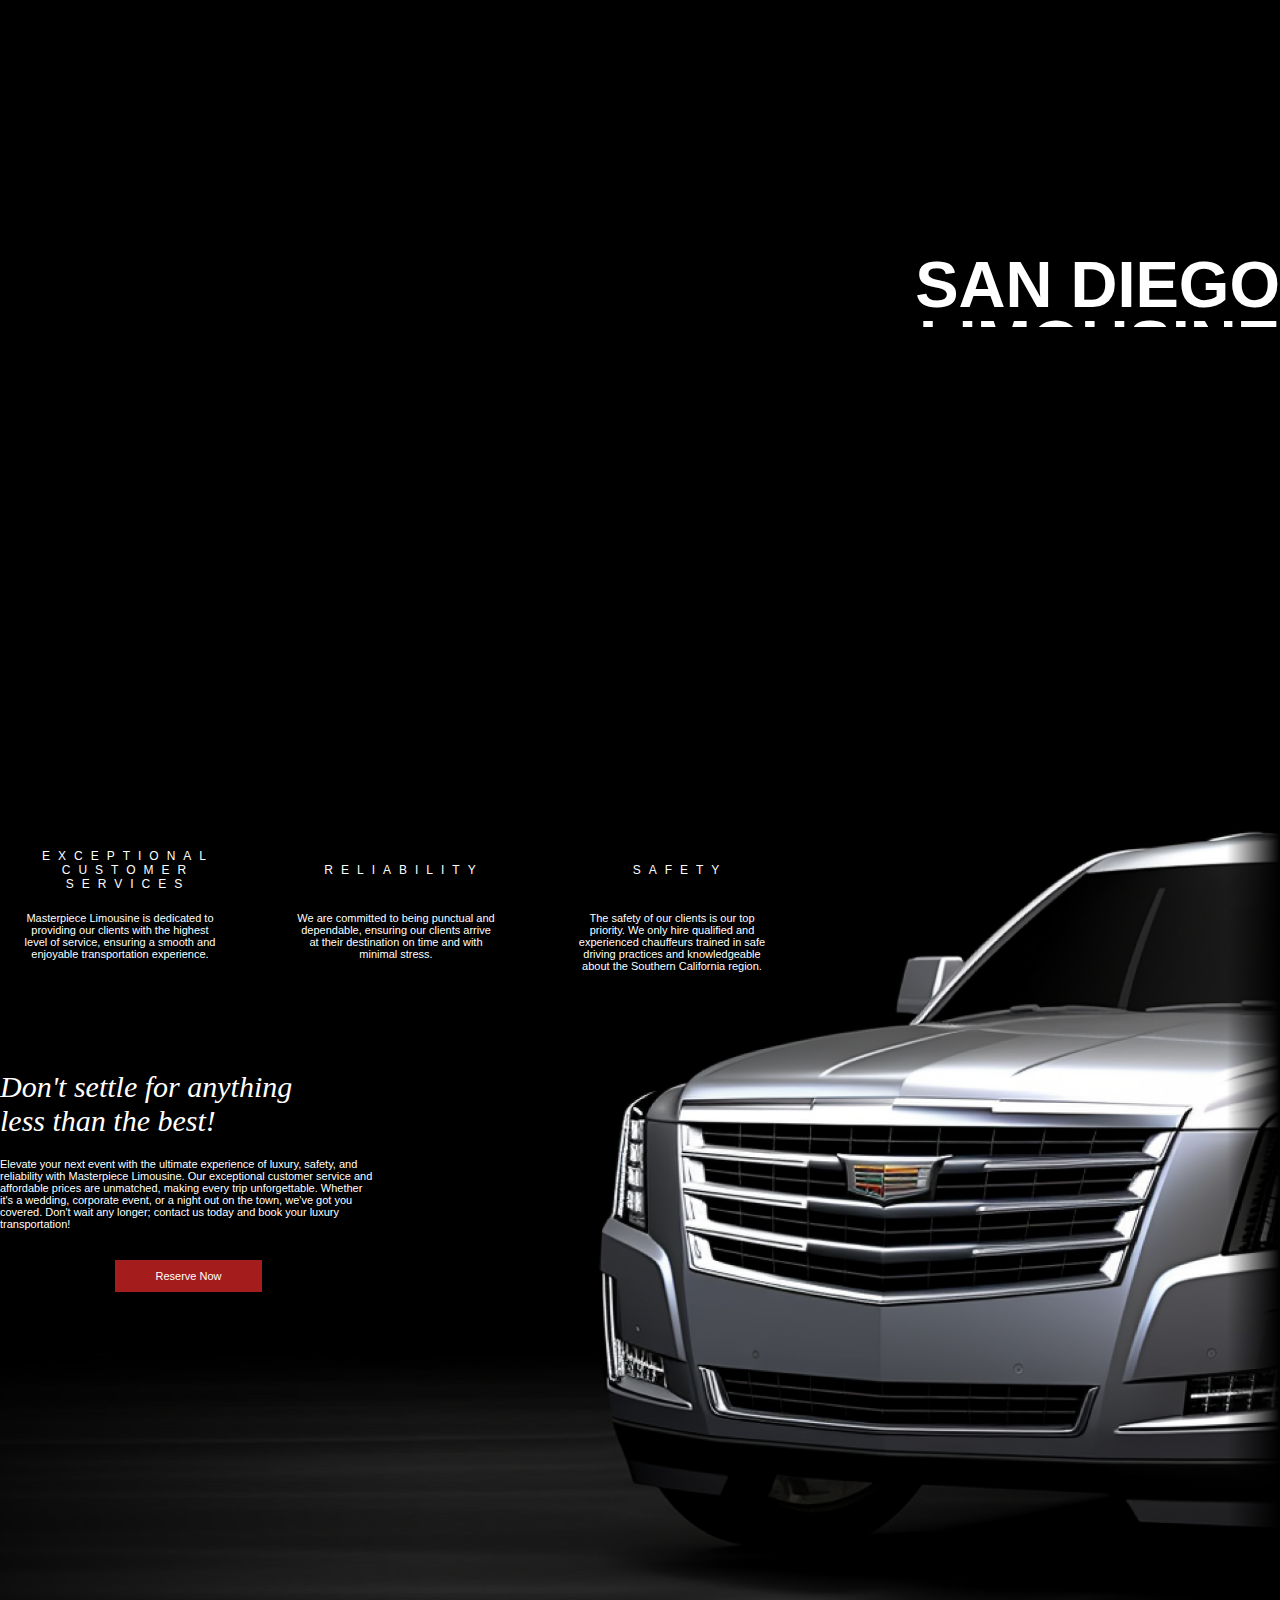
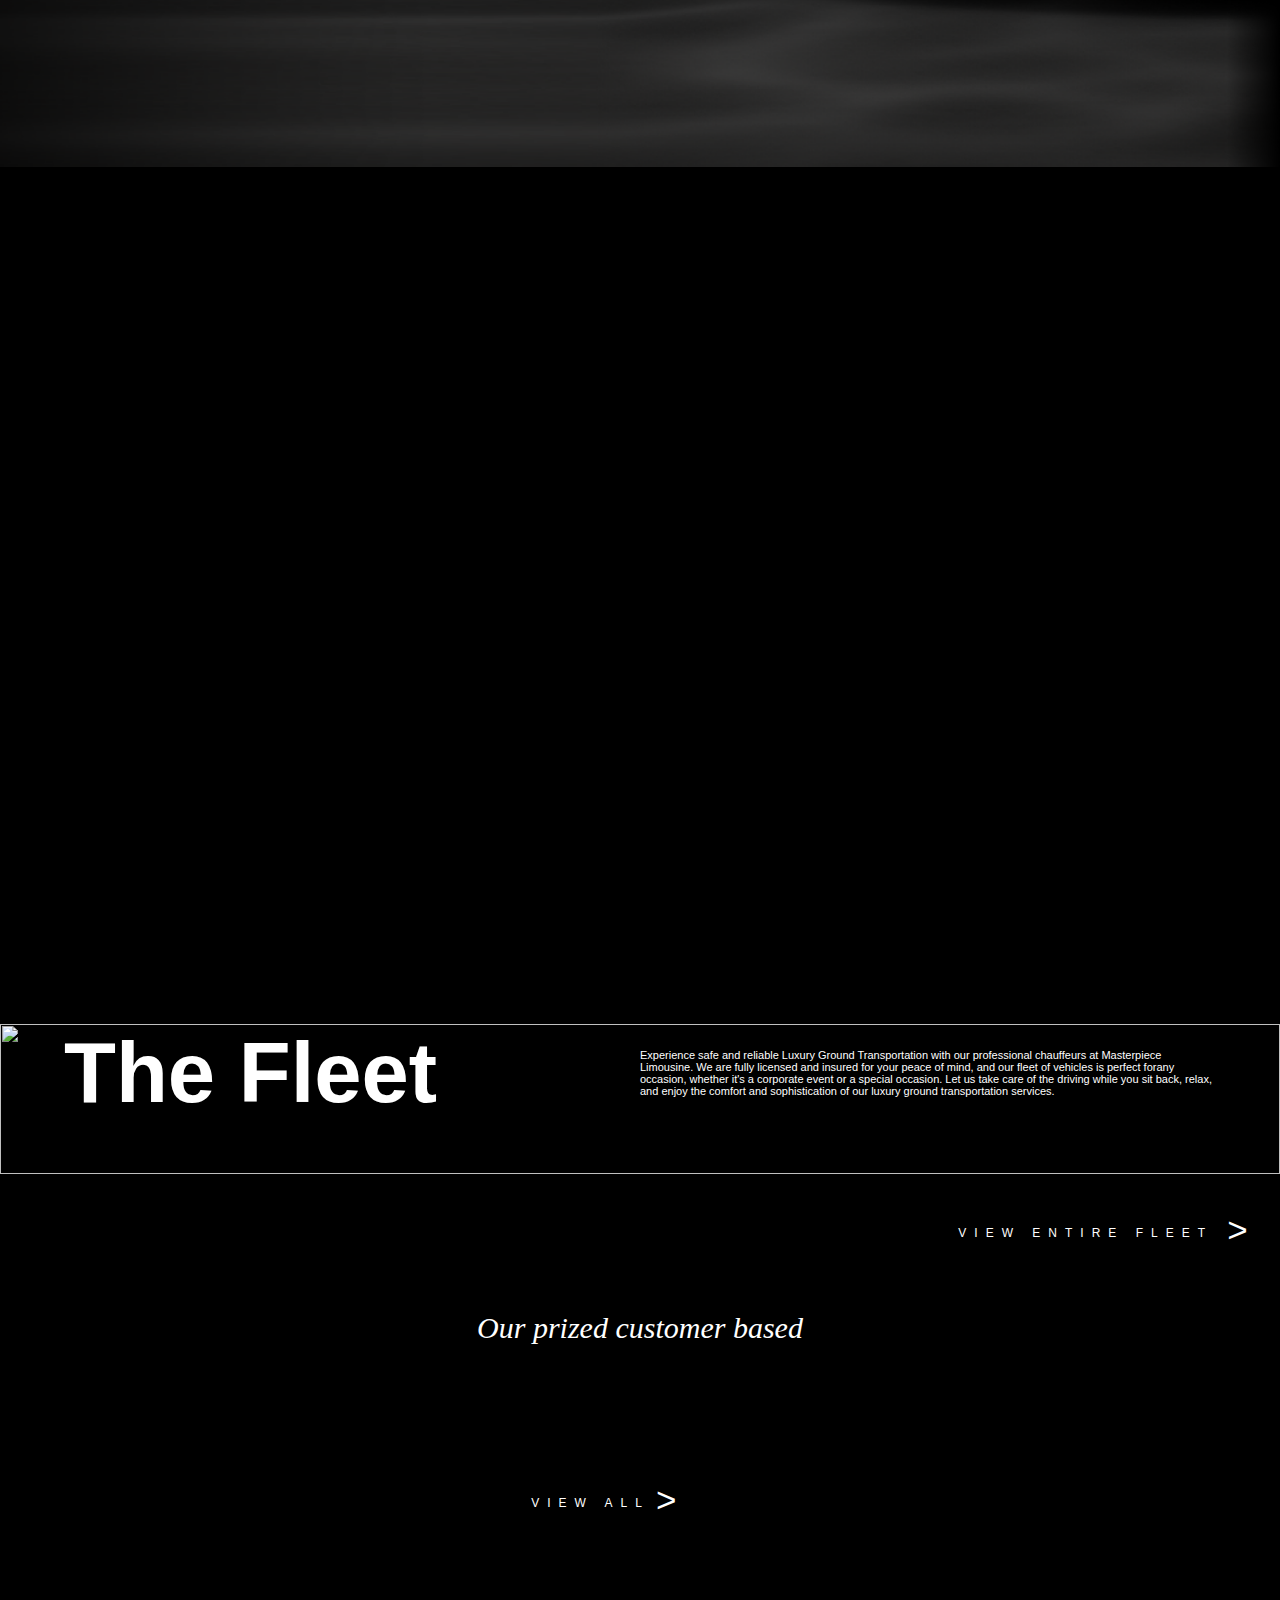
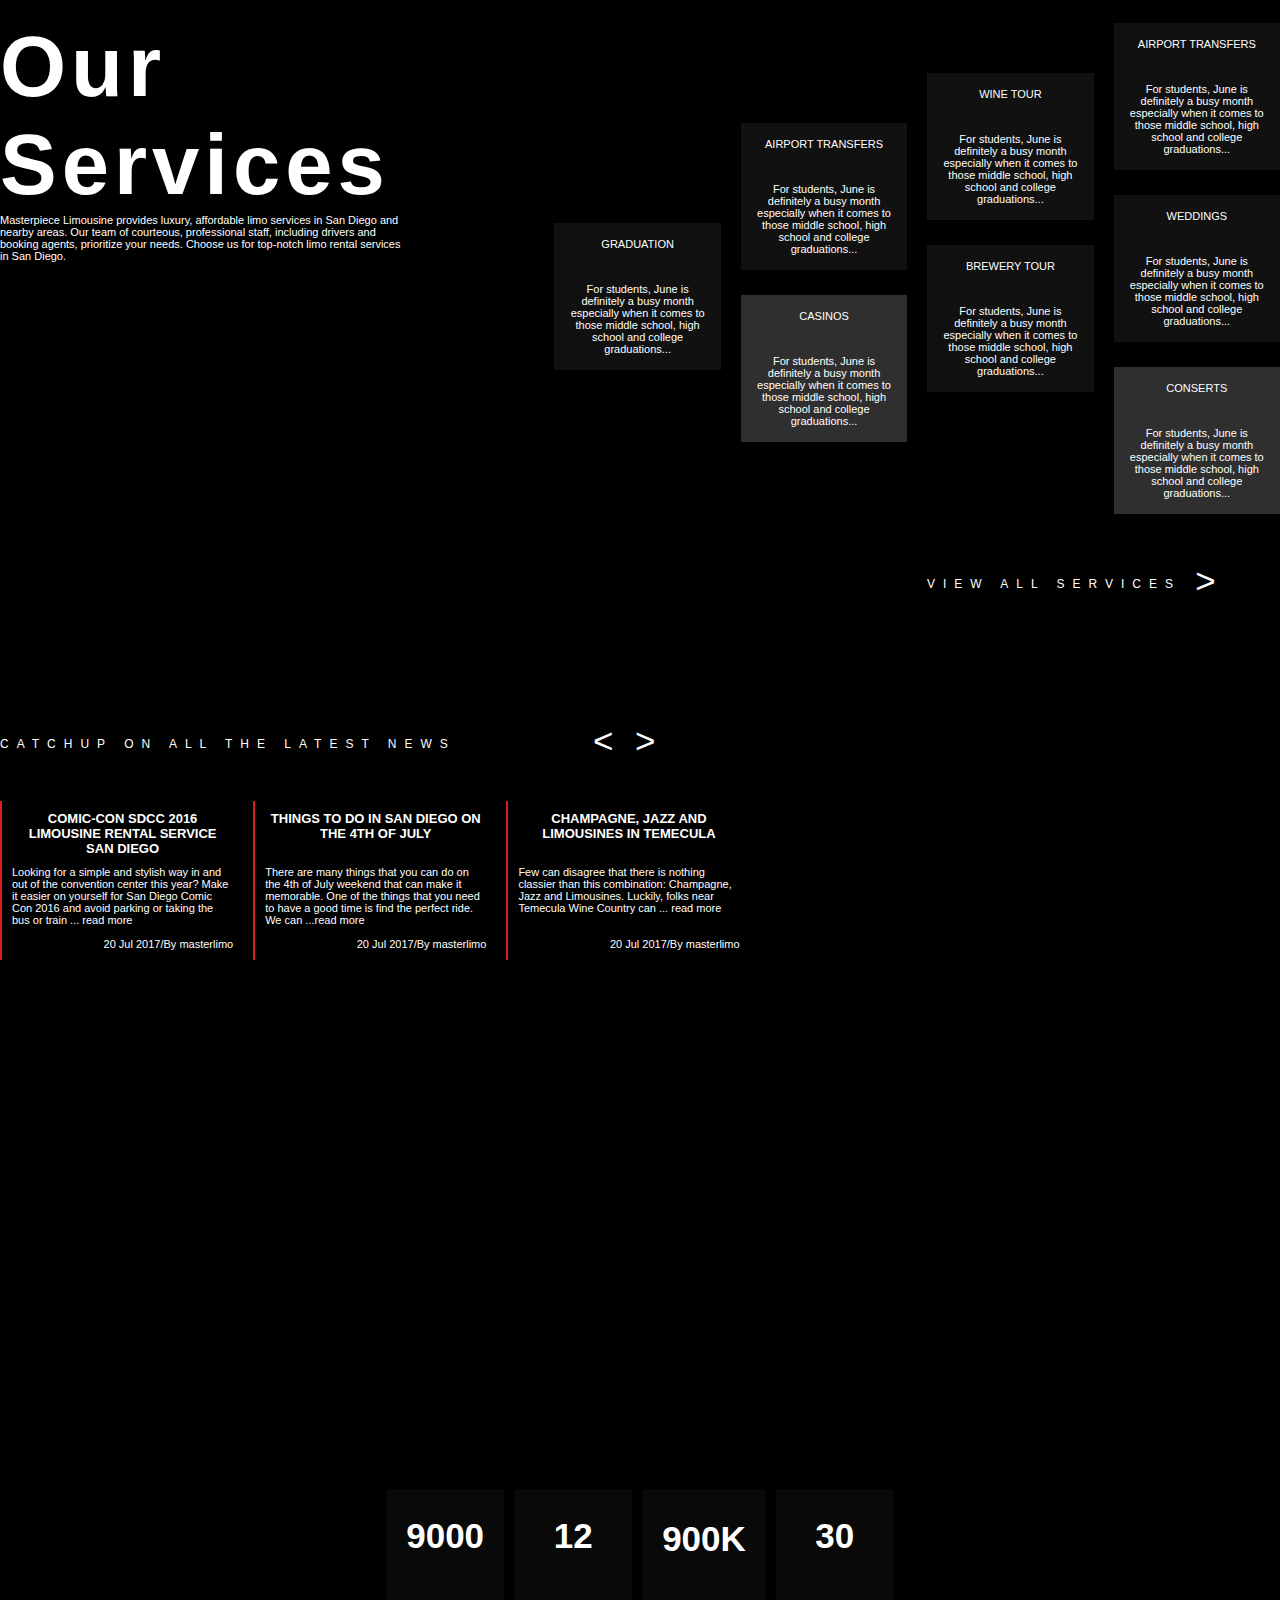
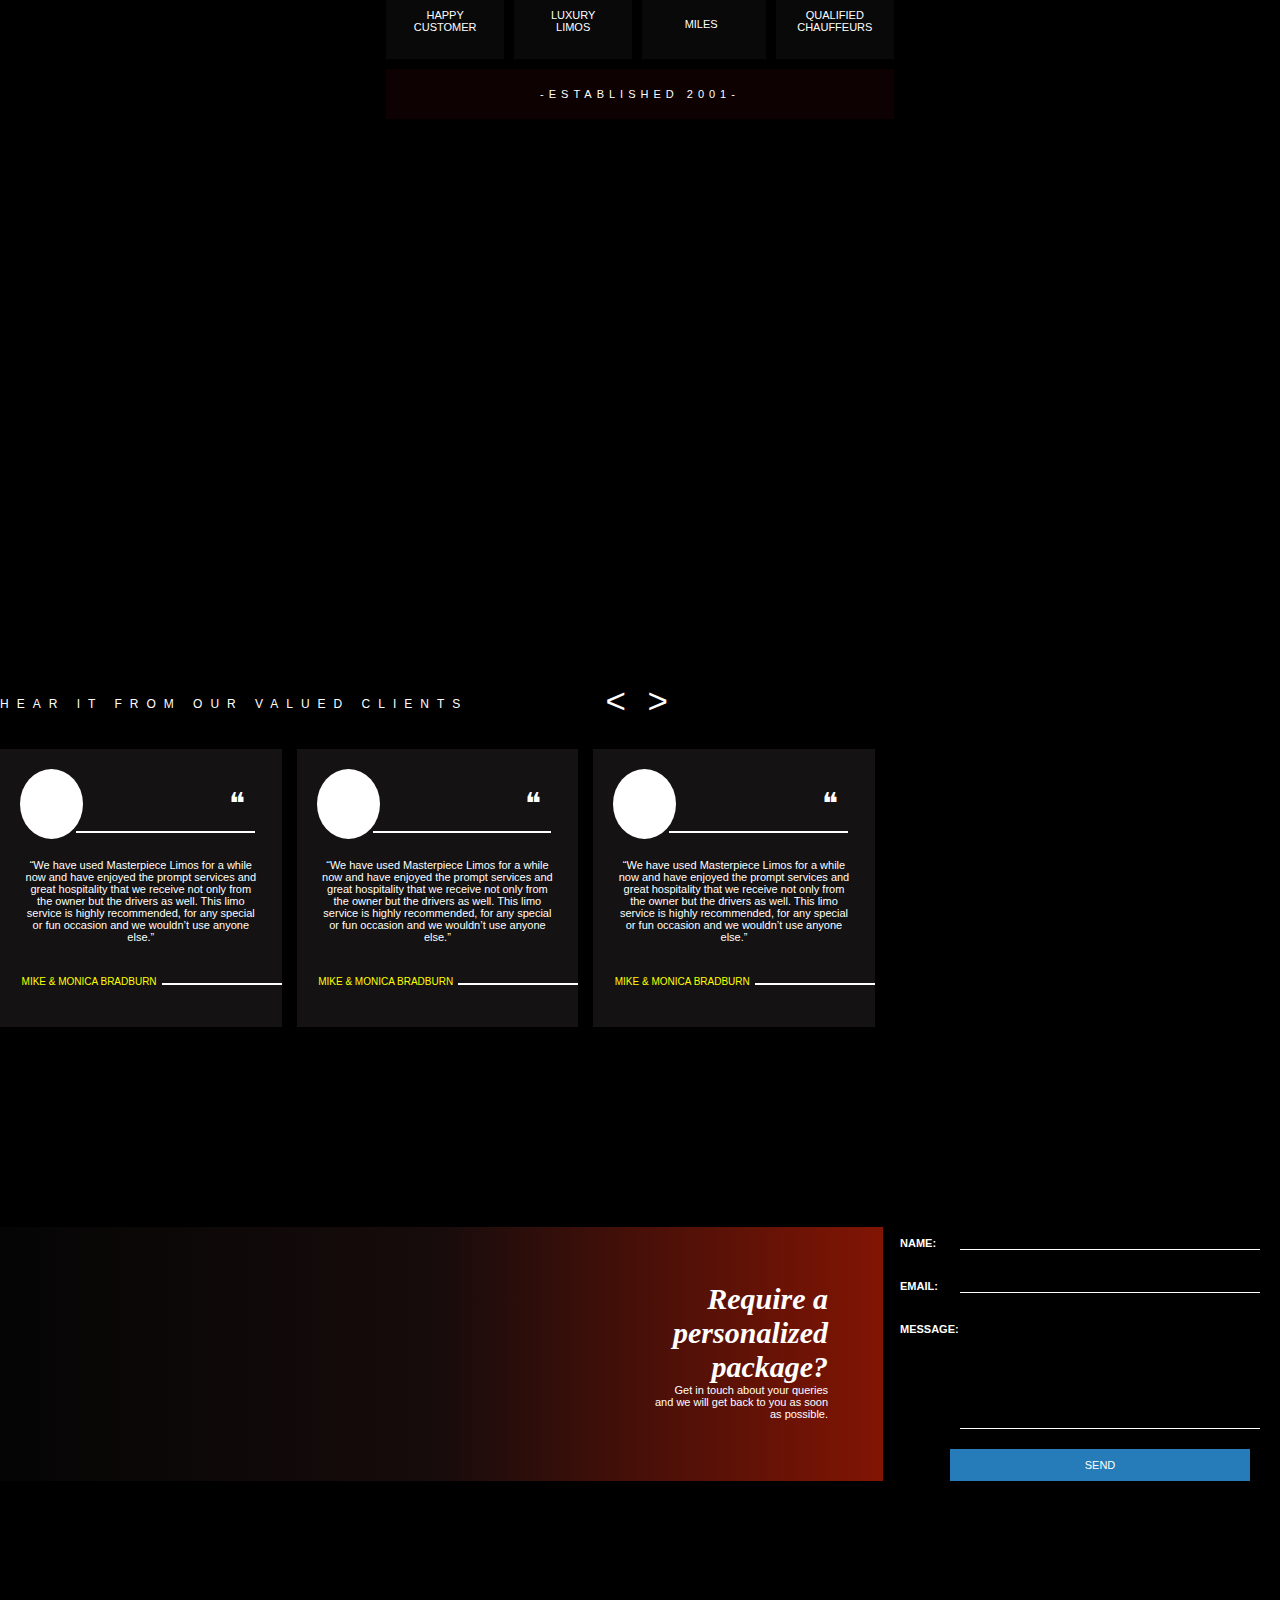
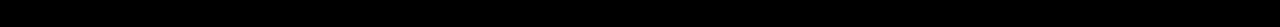
==== Index.html @ 3eb32afc "Changes in index.html" ====
<!DOCTYPE html>
<html lang="en">

<head>
  <meta charset="UTF-8">
  <meta name="viewport" content="width=device-width, initial-scale=1.0">
  <title>Home</title>
  <link rel="stylesheet" href="assets\css\style.css">
  <link rel="icon" type="image/png" href="assets\images\logo\favicon.png">
  <link rel="stylesheet" href="assets\css\header-footer.css">
  <link rel="stylesheet" href="assets\css\side-bar.css">
  <script src="assets\js\header-footer.js" defer></script>
  <script src="assets\side-bar.js" defer></script>
</head>

<body>

  <!-----NAVIGATION BAR------->

  <div id="header"></div>

  <!-----SECTION HERO----->

  <section class="hero-background background">
    <div class="hero-container flex-container">

      <div class="hero-content">
        <h1> SAN DIEGO LIMOUSINE SERVICE</h1>
        <p>
          Offering luxury transportation options for any occasion. We
          have a vehicle to fit your needs, from stylish limousines to
          spacious party buses. Our professional chauffeurs have
          local knowledge and provide top-notch service to make
          your experience unforgettable.
          <br><br>
          So choose us for an elegant and memorable <br>
          transportation experience.
        </p>
      </div>

      <!-----SIDE BAR------->

      <div class="sidebar"></div>

    </div>
  </section>

  <!--------SERVICE SECTION (2)--------->

  <section class="service-section">
    <div class="container">

      <div class="service-row">
        <div class="service-col">
          <h3 class="service-title">EXCEPTIONAL <br />CUSTOMER<br />SERVICES</h3>
          <img src="assets/images/home/img1.png" alt="" />
          <p class="service-description">
            Masterpiece Limousine is
            dedicated to providing our clients
            with the highest level of service,
            ensuring a smooth and enjoyable
            transportation experience.
          </p>
        </div>

        <div class="service-col">
          <h3 class="service-title">RELIABILITY</h3>
          <img src="assets/images/home/img2.png" alt="" />
          <p class="service-description">
            We are committed to being punctual
            and dependable, ensuring our clients
            arrive at their destination on time and
            with minimal stress.
          </p>
        </div>

        <div class="service-col">
          <h3 class="service-title">SAFETY</h3>
          <img src="assets/images/home/img3.png" alt="" />
          <p class="service-description">
            The safety of our clients is our top
            priority. We only hire qualified and
            experienced chauffeurs trained in safe
            driving practices and knowledgeable
            about the Southern California region.
          </p>
        </div>
      </div>

    </div>

    <div class="first-half-background">
      <img src="assets\images\home\grey-car.png" alt="" />
    </div>

  </section>

  <!-----------------EVENT SECTION (3)--------------------->

  <section>
    <div class="container">

      <div class="event-content">
        <h2 class="event-heading">
          Don't settle for anything <br />
          less than the best!
        </h2>
        <p>
          Elevate your next event with the ultimate experience of luxury,
          safety, and reliability with Masterpiece Limousine. Our exceptional customer
          service and affordable prices are unmatched, making every trip unforgettable.
          Whether it's a wedding, corporate event, or a night out on the town, we've
          got you covered. Don't wait any longer; contact us today and book your
          luxury transportation!
        </p>

        <div class="button-holder">
          <a href="" class="reserv-button">Reserve Now</a>
        </div>
      </div>

    </div>

    

  </section>
  <!----------FLEET SECTION 4------------>
  <section>
    <div class="container">
      <div class="flex-container center">
        <div class="fleet-content">
          <h1 class="heading">
            The Fleet
          </h1>
          <p class=" fleet-description ">
            Experience safe and reliable Luxury Ground Transportation with our professional chauffeurs at Masterpiece
            Limousine. We are fully licensed and insured for your peace of mind, and our fleet of vehicles is perfect
            forany occasion, whether it's a corporate event or a special occasion. Let us take care of the driving while
            you
            sit back, relax, and enjoy the comfort and sophistication of our luxury ground transportation services.
          </p>
        </div>
      </div>
    </div>

    <div class="fleet-background">
      <img src="assets\images\home\bg-part3.png" alt="">
    </div>

    <div class="image-container">
      <a href=""><img src="assets\images\home\car1.png" alt="" class="hm4-images"></a>
      <a href=""><img src="assets\images\home\car2.png" alt="" class="hm4-images"></a>
      <a href=""><img src="assets\images\home\car3.png" alt="" class="hm4-images"></a>
      <a href=""><img src="assets\images\home\car4.png" alt="" class="hm4-images"></a>
      <a href=""><img src="assets\images\home\car5.png" alt="" class="hm4-images"></a>
      <a href=""><img src="assets\images\home\car6.png" alt="" class="hm4-images"></a>
    </div>

    <div class="view-link flex-container container">
      <a href="" class="view-text">VIEW ENTIRE FLEET </a>
      <span class="greater-than">&gt;</span>
    </div>
  </section>

  <!---------------------------LOGO COLLECTION 5------------------------------->

  <section>
    <div class="container">
      <h2 class="logo-heading event-heading flex-container ">Our prized customer based</h2>
      <div class="flex-container center">
        <div class="logo-container">
          <a href=""><img src="assets\images\home\logo1.png" alt=""></a>
          <a href=""><img src="assets\images\home\logo2.png" alt=""></a>
          <a href=""><img src="assets\images\home\logo3.png" alt=""></a>
          <a href=""><img src="assets\images\home\logo4.png" alt=""></a>
          <a href=""><img src="assets\images\home\logo5.png" alt=""></a>
          <a href=""><img src="assets\images\home\logo6.png" alt=""></a>
          <a href=""><img src="assets\images\home\logo7.png" alt=""></a>
          <a href=""><img src="assets\images\home\logo8.png" alt=""></a>
          <a href=""><img src="assets\images\home\logo9.png" alt=""></a>
          <a href=""><img src="assets\images\home\logo10.png" alt=""></a>
          <a href=""><img src="assets\images\home\logo11.png" alt=""></a>
          <a href=""><img src="assets\images\home\logo12.png" alt=""></a>
          <a href=""><img src="assets\images\home\logo13.png" alt=""></a>
          <a href=""><img src="assets\images\home\logo14.png" alt=""></a>
        </div>
      </div>

      <div>
        <a href="" class="view-all view-link  view-text  flex-container">VIEW ALL <span class="greater-than">
            &gt;</span></a>
      </div>

    </div>
  </section>

  <!-----------------ABOUT-US (OUR-SERVICES) 6---------------------->

  <section class="our-service-background background">
    <div class="container">

      <div class="content flex-container">
        <h1 class="heading">
          Our Services
        </h1>
        <p>
          Masterpiece Limousine provides luxury, affordable limo services in San Diego
          and nearby areas. Our team of courteous, professional staff, including drivers and
          booking agents, prioritize your needs. Choose us for top-notch limo rental
          services in San Diego.
        </p>
      </div>

      <div class="box-container">
        <div class="inner-box">
          <!-----------------BOX 1---------------------->
          <div class="box box-one">
            <p class="box-text">GRADUATION</p>
            <img src="assets\images\icons\hat.png" alt="" class="box-img">
            <p class="box-text">For students, June is
              definitely a busy month
              especially when it comes to
              those middle school, high
              school and college
              graduations...</p>
          </div>
        </div>
        <!-----------------BOX 2---------------------->
        <div class="inner-box box-two">
          <div class="box">
            <p class="box-text">AIRPORT TRANSFERS</p>
            <img src="assets\images\icons\double-glass.png" alt="" class="box-img">
            <p class="box-text">For students, June is
              definitely a busy month
              especially when it comes to
              those middle school, high
              school and college
              graduations...</p>
          </div>
          <!-----------------BOX 3---------------------->
          <div class="box box-three">
            <p class="box-text">CASINOS</p>
            <img src="assets\images\icons\doller.png" alt="" class="box-img">
            <p class="box-text">For students, June is
              definitely a busy month
              especially when it comes to
              those middle school, high
              school and college
              graduations...</p>
          </div>
        </div>

        <!-----------------BOX 4---------------------->
        <div class="inner-box">
          <div class="box box-four">
            <p class="box-text">WINE TOUR</p>
            <img src="assets\images\icons\glass.png" alt="" class="box-img">
            <p class="box-text">For students, June is
              definitely a busy month
              especially when it comes to
              those middle school, high
              school and college
              graduations...</p>
          </div>
          <!-----------------BOX 5---------------------->

          <div class="box box-five">
            <p class="box-text">BREWERY TOUR</p>
            <img src="assets\images\icons\etc.jpg" alt="" class="box-img">
            <p class="box-text">For students, June is
              definitely a busy month
              especially when it comes to
              those middle school, high
              school and college
              graduations...</p>
          </div>
        </div>
        <!----------------------BOX 6---------------->
        <div class="inner-box">
          <div class="box box-six">
            <p class="box-text">AIRPORT TRANSFERS</p>
            <img src="assets\images\icons\plane.png" alt="" class="box-img">
            <p class="box-text">For students, June is
              definitely a busy month
              especially when it comes to
              those middle school, high
              school and college
              graduations...</p>
          </div>
          <!-----------------BOX 7---------------------->
          <div class="box box-seven">
            <p class="box-text">WEDDINGS</p>
            <img src="assets\images\icons\ring.png" alt="" class="box-img">
            <p class="box-text">For students, June is
              definitely a busy month
              especially when it comes to
              those middle school, high
              school and college
              graduations...</p>
          </div>

          <!-----------------BOX 8---------------------->
          <div class="box box-eight">
            <p class="box-text">CONSERTS</p>
            <img src="assets\images\icons\music.png" alt="" class="box-img">
            <p class="box-text">For students, June is
              definitely a busy month
              especially when it comes to
              those middle school, high
              school and college
              graduations...</p>
          </div>
        </div>
      </div>

      <div class="view-link flex-container">
        <a href="" class="view-text">VIEW ALL SERVICES</a>
        <span class="greater-than">&gt;</span>
      </div>

    </div>
  </section>
  <!-------------------------ABOUT-US (HISTORY) 7------------------------>
  <section>
    <div class="container">

      <!-----LINK---->
      <div class="news-link view-link flex-container">
        <a class="view-text">CATCHUP ON ALL THE LATEST NEWS</a>
        <span class="greater-than less-than">&lt; &gt;</span>
      </div>

      <div class="content-container">
        <div>
          <img src="assets\images\home\Rectangle 40.png" alt="" />
          <div class="news-content red-left-border">
            <h5>COMIC-CON SDCC 2016 <br>
              LIMOUSINE RENTAL SERVICE <br>
              SAN DIEGO</h5>
            <p class="news-description">
              Looking for a simple and stylish way in and
              out of the convention center this year? Make
              it easier on yourself for San Diego Comic
              Con 2016 and avoid parking or taking the bus
              or train ... <a href="">read more</a>
            </p>
            <br>
            <p class="news-date">20 Jul 2017/By masterlimo</p>
          </div>
        </div>

        <div>
          <img src="assets\images\home\flag.png" alt="" class="image" />

          <div class="news-content red-left-border">
            <h5 class="headline">THINGS TO DO IN SAN DIEGO ON THE 4TH OF JULY</h5>
            <p class="news-description">
              There are many things that you can do on the
              4th of July weekend that can make it
              memorable. One of the things that you need
              to have a good time is find the perfect ride.
              We can ...<a href="">read more</a>
            </p>
            <br>
            <p class="news-date">20 Jul 2017/By masterlimo</p>
          </div>
        </div>

        <div>
          <img src="assets\images\home\old3.png" alt="" class="image" />
          <div class="news-content red-left-border">
            <h5 class="headline">CHAMPAGNE, JAZZ AND LIMOUSINES IN TEMECULA</h5>
            <p class="news-description">
              Few can disagree that there is nothing
              classier than this combination: Champagne,
              Jazz and Limousines. Luckily, folks near
              Temecula Wine Country can ... <a href="">read more</a>
            </p>
            <br><br>
            <p class="news-date">20 Jul 2017/By masterlimo</p>
          </div>
        </div>

      </div>
    </div>
  </section>

  <!-------------------------DETAIL 8------------------------>
  <section>
    <div class="detail-background background">
      <div class="container height">

        <div class="box-holder flex-container">
          <div class="grid-container">
            <div class="black-box">
              <h1 class="count">9000</h1>
              <p>HAPPY CUSTOMER</p>
            </div>

            <div class="black-box">
              <h1 class="count">12</h1>
              <p>LUXURY LIMOS</p>
            </div>

            <div class="black-box">
              <h1 class="count">900K</h1>
              <p>MILES</p>
            </div>

            <div class="black-box">
              <h1 class="count">30</h1>
              <p>QUALIFIED CHAUFFEURS</p>
            </div>

            <div class="rectangle">
              <p class="rectangle-content">-ESTABLISHED 2001-</p>
            </div>
          </div>

        </div>
      </div>
    </div>
  </section>

  <!-----------------CUSTOMER REVIEWS --------------------->

  <section class="background review-background ">
    <div class="container ">

      <div class="news-link view-link flex-container">
        <a class="view-text">HEAR IT FROM OUR VALUED CLIENTS </a>
        <span class="greater-than less-than">&lt; &gt;</span>
      </div>

    
      <!---------------REVIEW 1-------------->
      <div class="blurbox-holder">
        <div class="blur-box">
          <div class="shape">
            <div class="circle"></div>
            <div class="line"> <span class="quotation">&#x275D;</span></div>
          </div>
          <div>
            <p class="description-home9">“We have used Masterpiece Limos for a while now
              and have enjoyed the prompt services and great
              hospitality that we receive not only from the owner 
              but the drivers as well. This limo service is highly 
              recommended, for any special or fun occasion and 
              we wouldn’t use anyone else.”</p>
          </div>
          <div class="bottom-align">
            <div class="yellow-text">MIKE & MONICA BRADBURN</div>
            <div class="line bottom"> </div>
          </div>
        </div>
        <!----------------------------------REVIEW 2------------------------------------->

        <div class="blur-box">
          <div class="shape">
            <div class="circle"></div>
            <div class="line"> <span class="quotation">&#x275D;</span></div>
          </div>
          <div>
            <p class="description-home9">“We have used Masterpiece Limos for a while now 
              and have enjoyed the prompt services and great 
              hospitality that we receive not only from the owner 
              but the drivers as well. This limo service is highly 
              recommended, for any special or fun occasion and 
              we wouldn’t use anyone else.”</p>
          </div>
          <div class="bottom-align">
            <div class="yellow-text">MIKE & MONICA BRADBURN</div>
            <div class="line bottom"> </div>
          </div>
        </div>
        <!---------------------------------REVIEW 3------------------------------------->
        <div class="blur-box">
          <div class="shape">
            <div class="circle"></div>
            <div class="line"> <span class="quotation">&#x275D;</span></div>
          </div>
          <div>
            <p class="description-home9">“We have used Masterpiece Limos for a while now 
              and have enjoyed the prompt services and great 
              hospitality that we receive not only from the owner 
              but the drivers as well. This limo service is highly 
              recommended, for any special or fun occasion and 
              we wouldn’t use anyone else.”</p>
          </div>
          <div class="bottom-align">
            <div class="yellow-text">MIKE & MONICA BRADBURN</div>
            <div class="line bottom"> </div>
          </div>
        </div>
      </div>
    </div>

      <!-------------------------GRADIENT---------------------------->


        <div class="height-600">
        <div class="gradient-container flex-container">
          <div class="gradient-div flex-container">
            <div class="inner-img flex-container">
              <img src="assets\images\home\car.png" alt="" class="car-image">
            </div>
            <div class="gradient-content">
              <h1 class="gradient-head">Require a <br>
                personalized <br>
                package?</h1>
              <p>Get in touch about your queries <br>
                and we will get back to you as soon <br>
                as possible.</p>
            </div>
          </div>

          <div class="form-container">
            <form>
              <div class="form-field">
                <label for="name">NAME: </label>
                <input type="text" id="name" name="name" placeholder=" " required>
              </div>
              <div class="form-field">
                <label for="email">EMAIL: </label>
                <input type="email" id="email" name="email" placeholder=" " required>
              </div>
              <div class="form-field">
                <label for="message">MESSAGE: </label>
                <textarea id="message" name="message" placeholder=" " required></textarea>
              </div>
              <div class="send-button">
                <button type="submit" class="submit-button">SEND</button>
              </div>
            </form>
          </div>
        </div>
      </div>
    

  

    <!--------------FOOTER-------------->

    <div id="footer"></div>

</body>

</html>
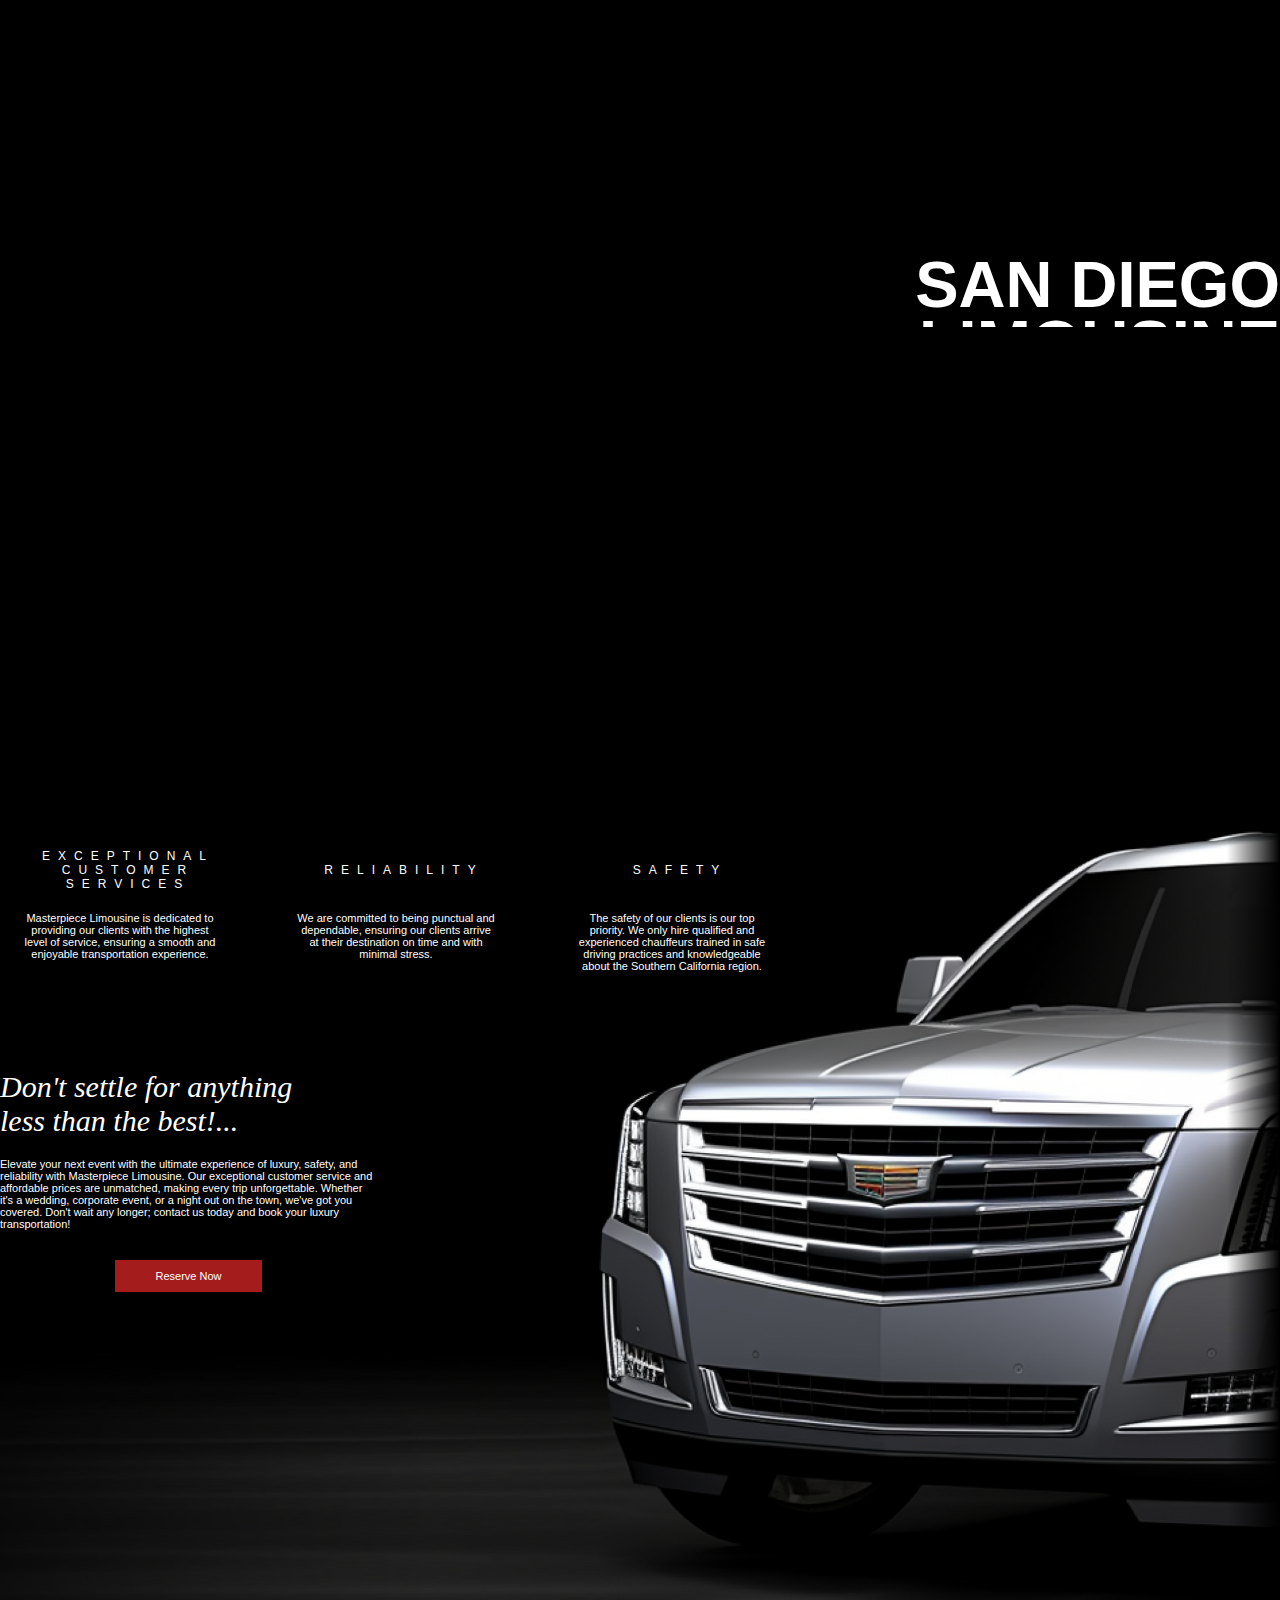
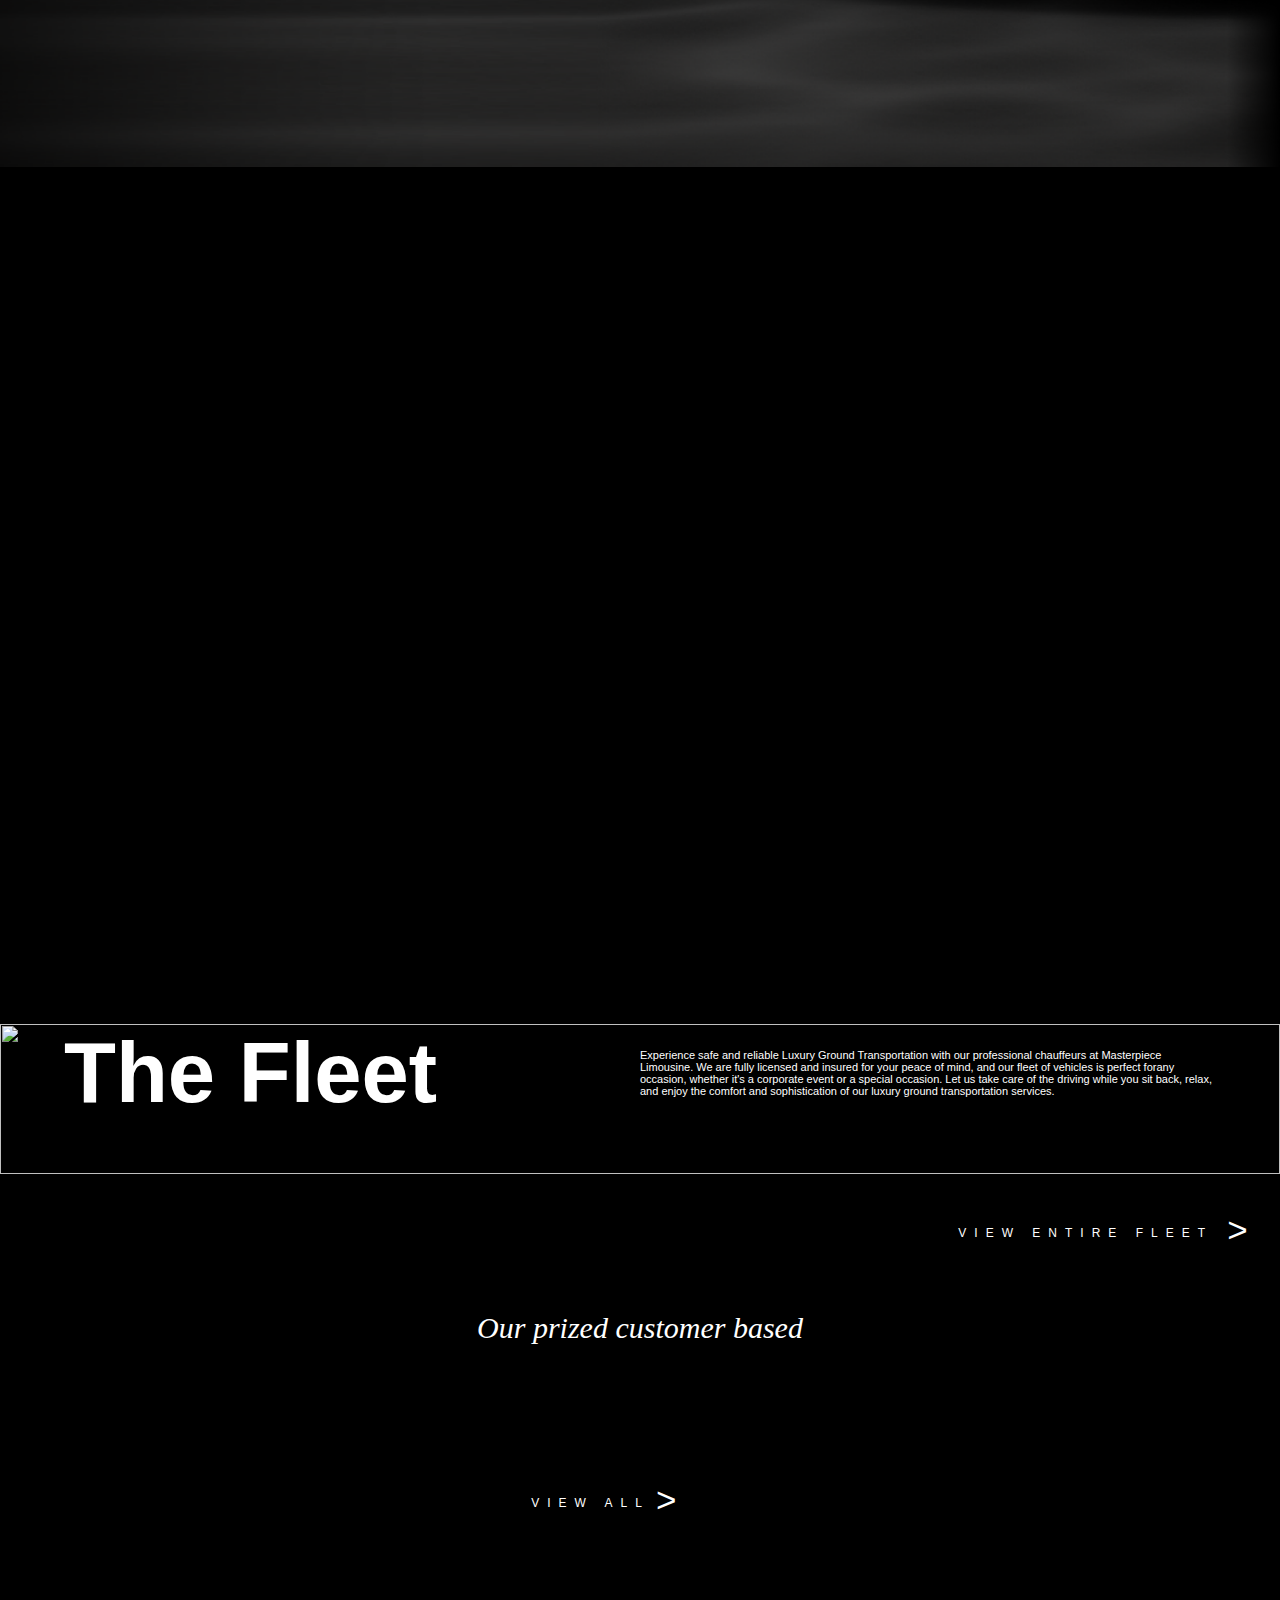
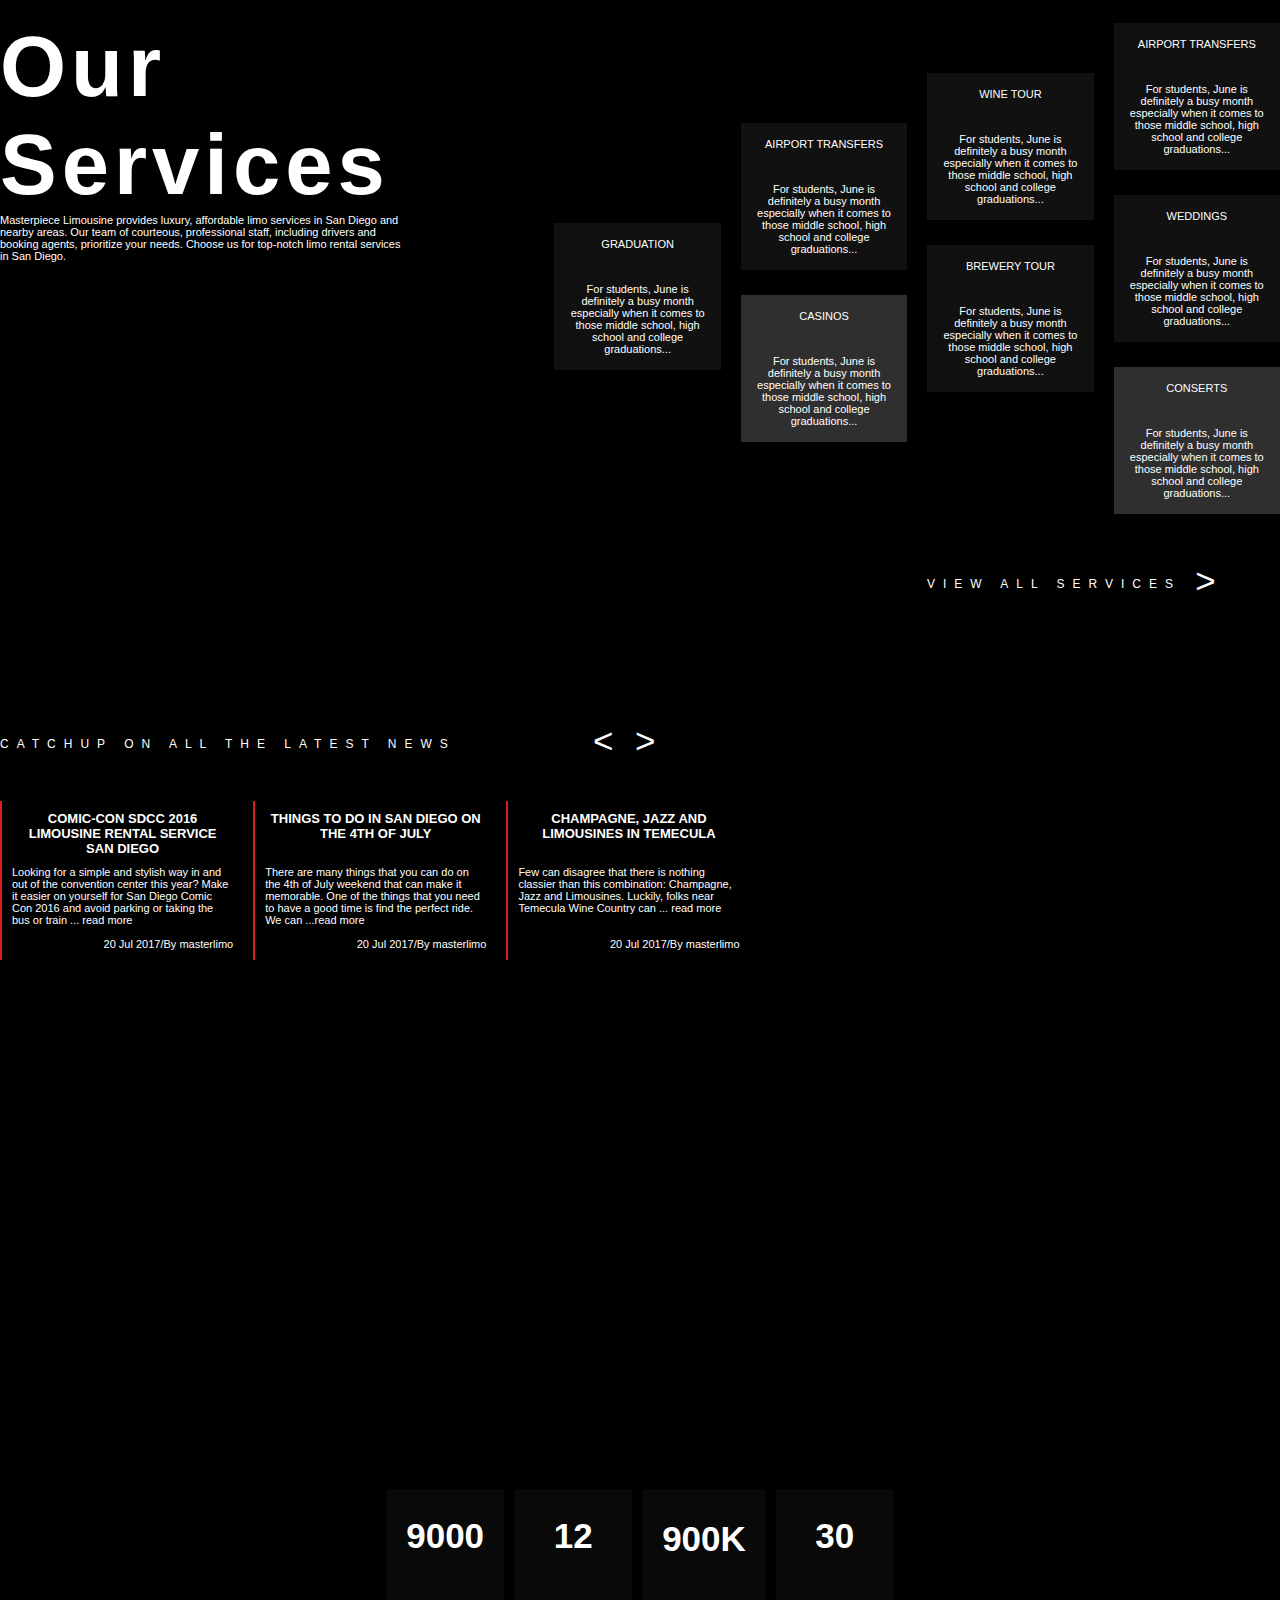
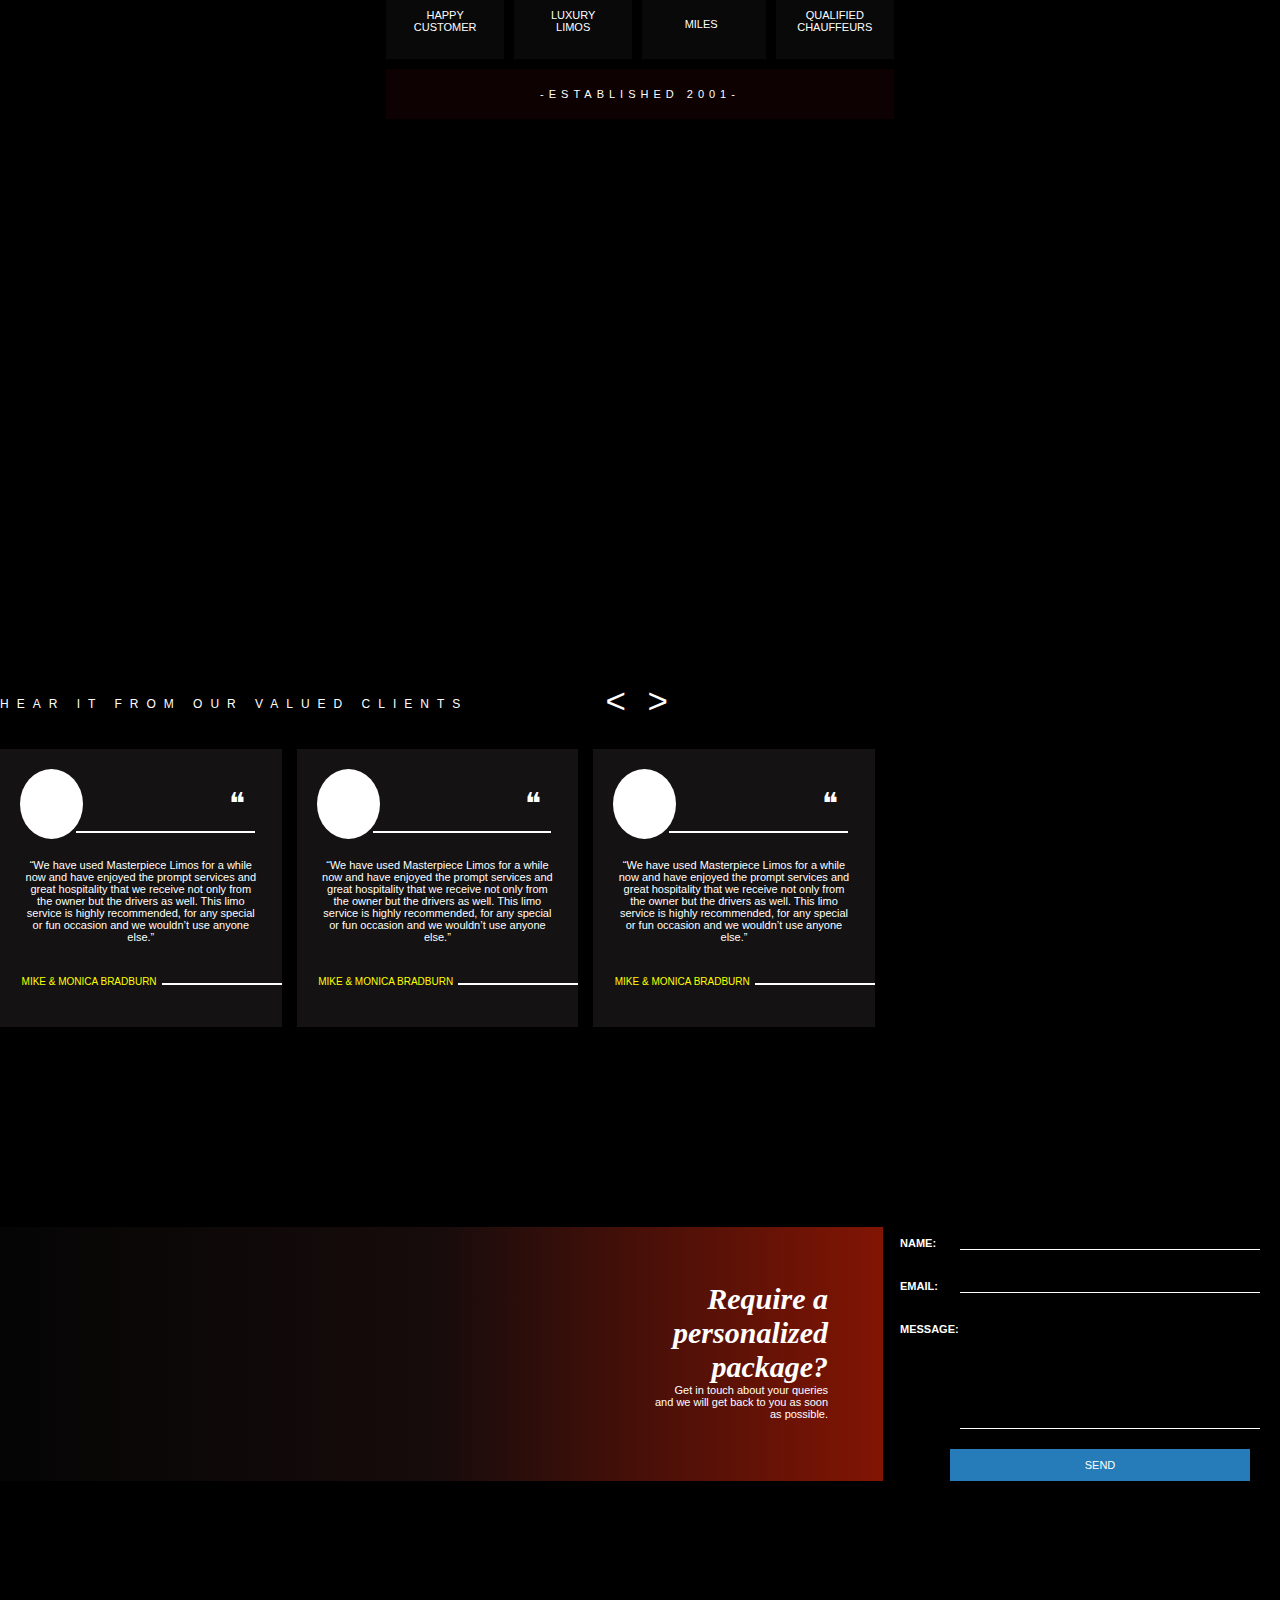
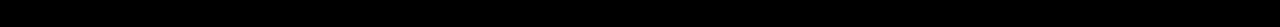
==== commit 7a7cc59b: ".. added in index" ====
--- a/Index.html
+++ b/Index.html
@@ -103,7 +103,7 @@
       <div class="event-content">
         <h2 class="event-heading">
           Don't settle for anything <br />
-          less than the best!
+          less than the best!...
         </h2>
         <p>
           Elevate your next event with the ultimate experience of luxury,
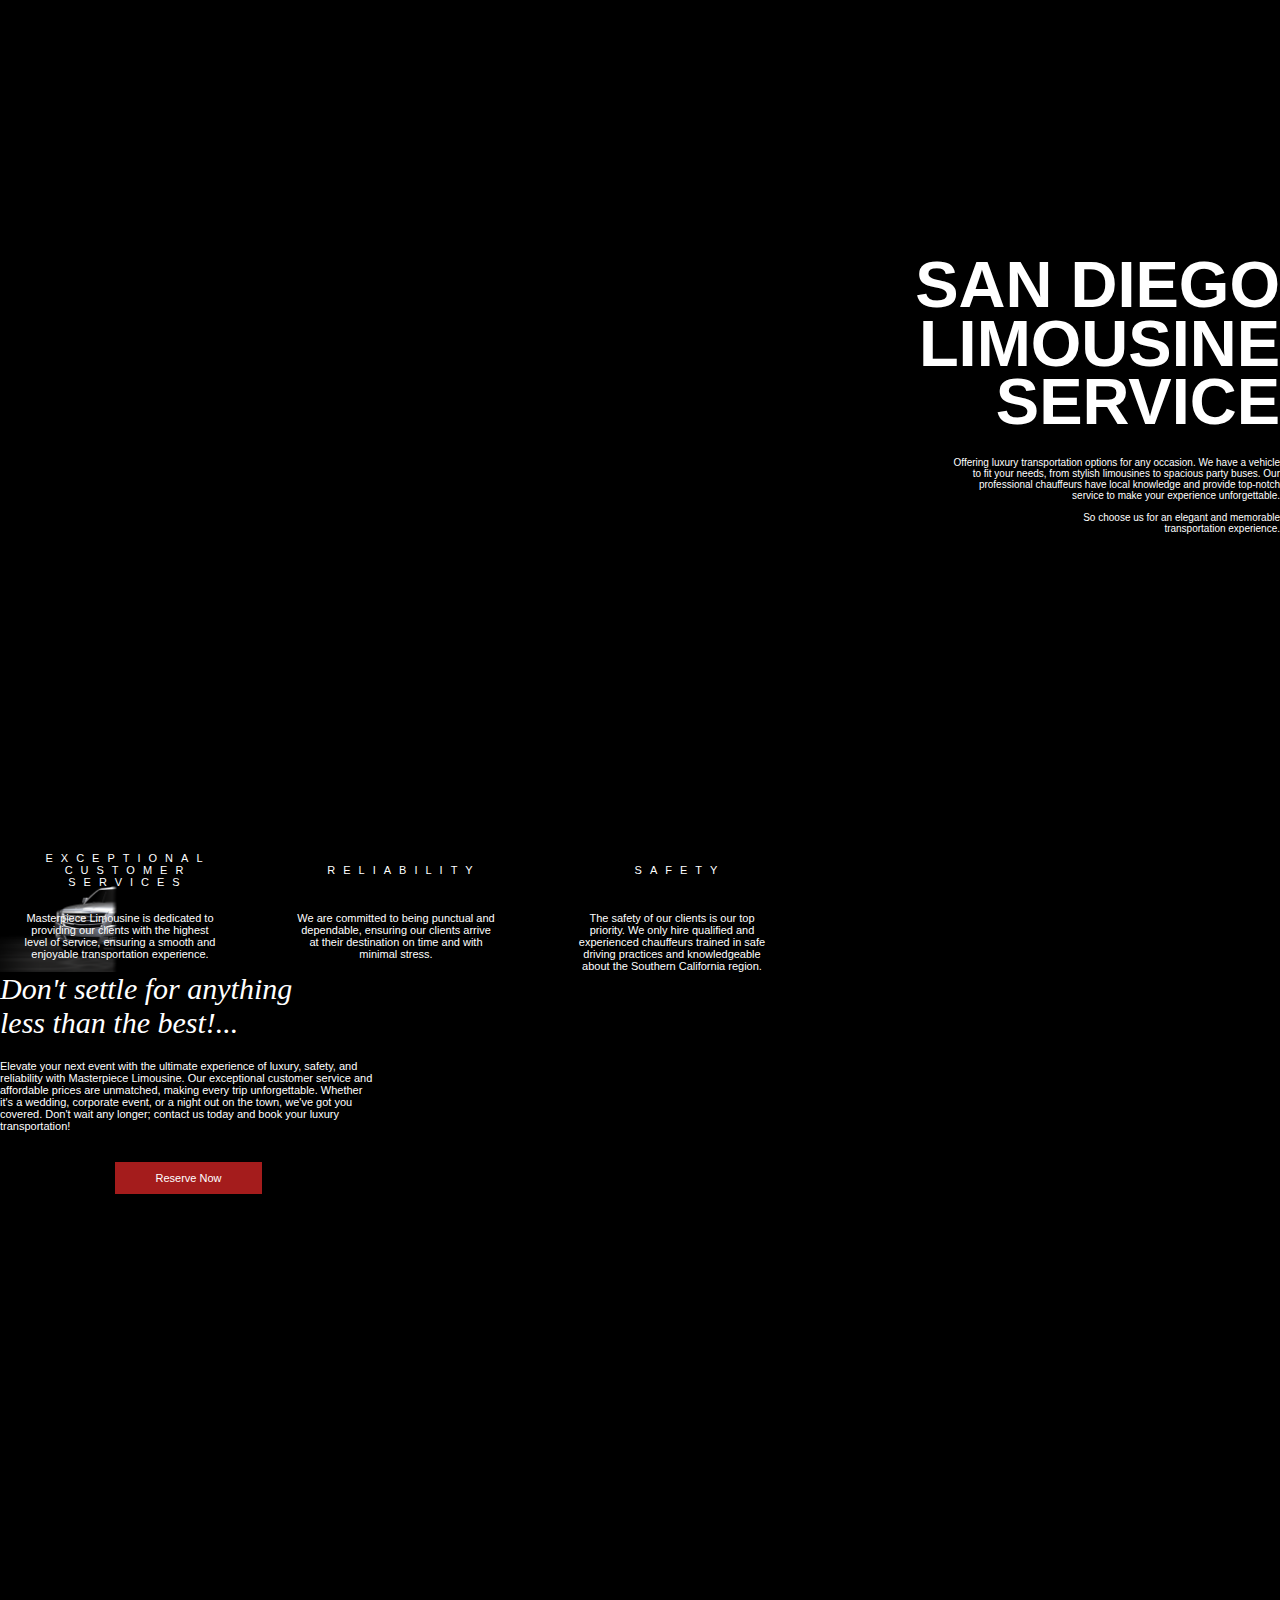
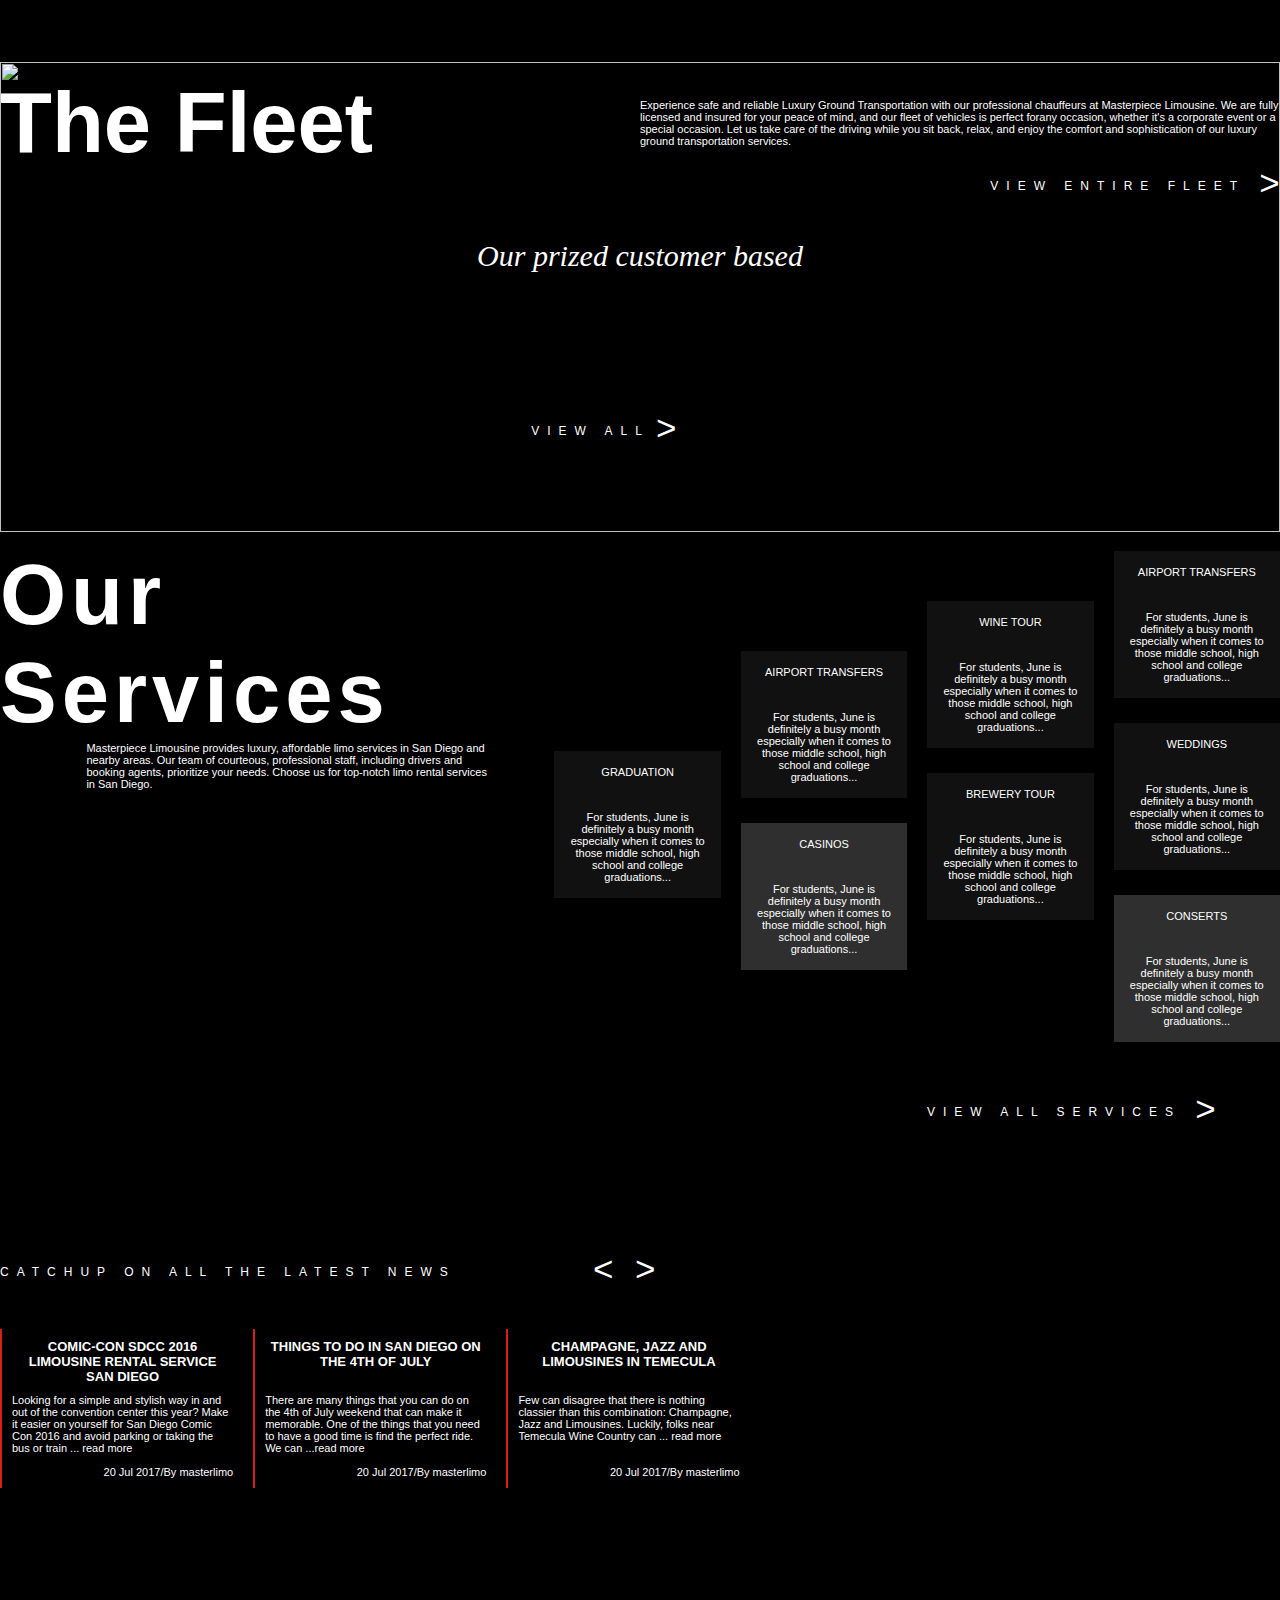
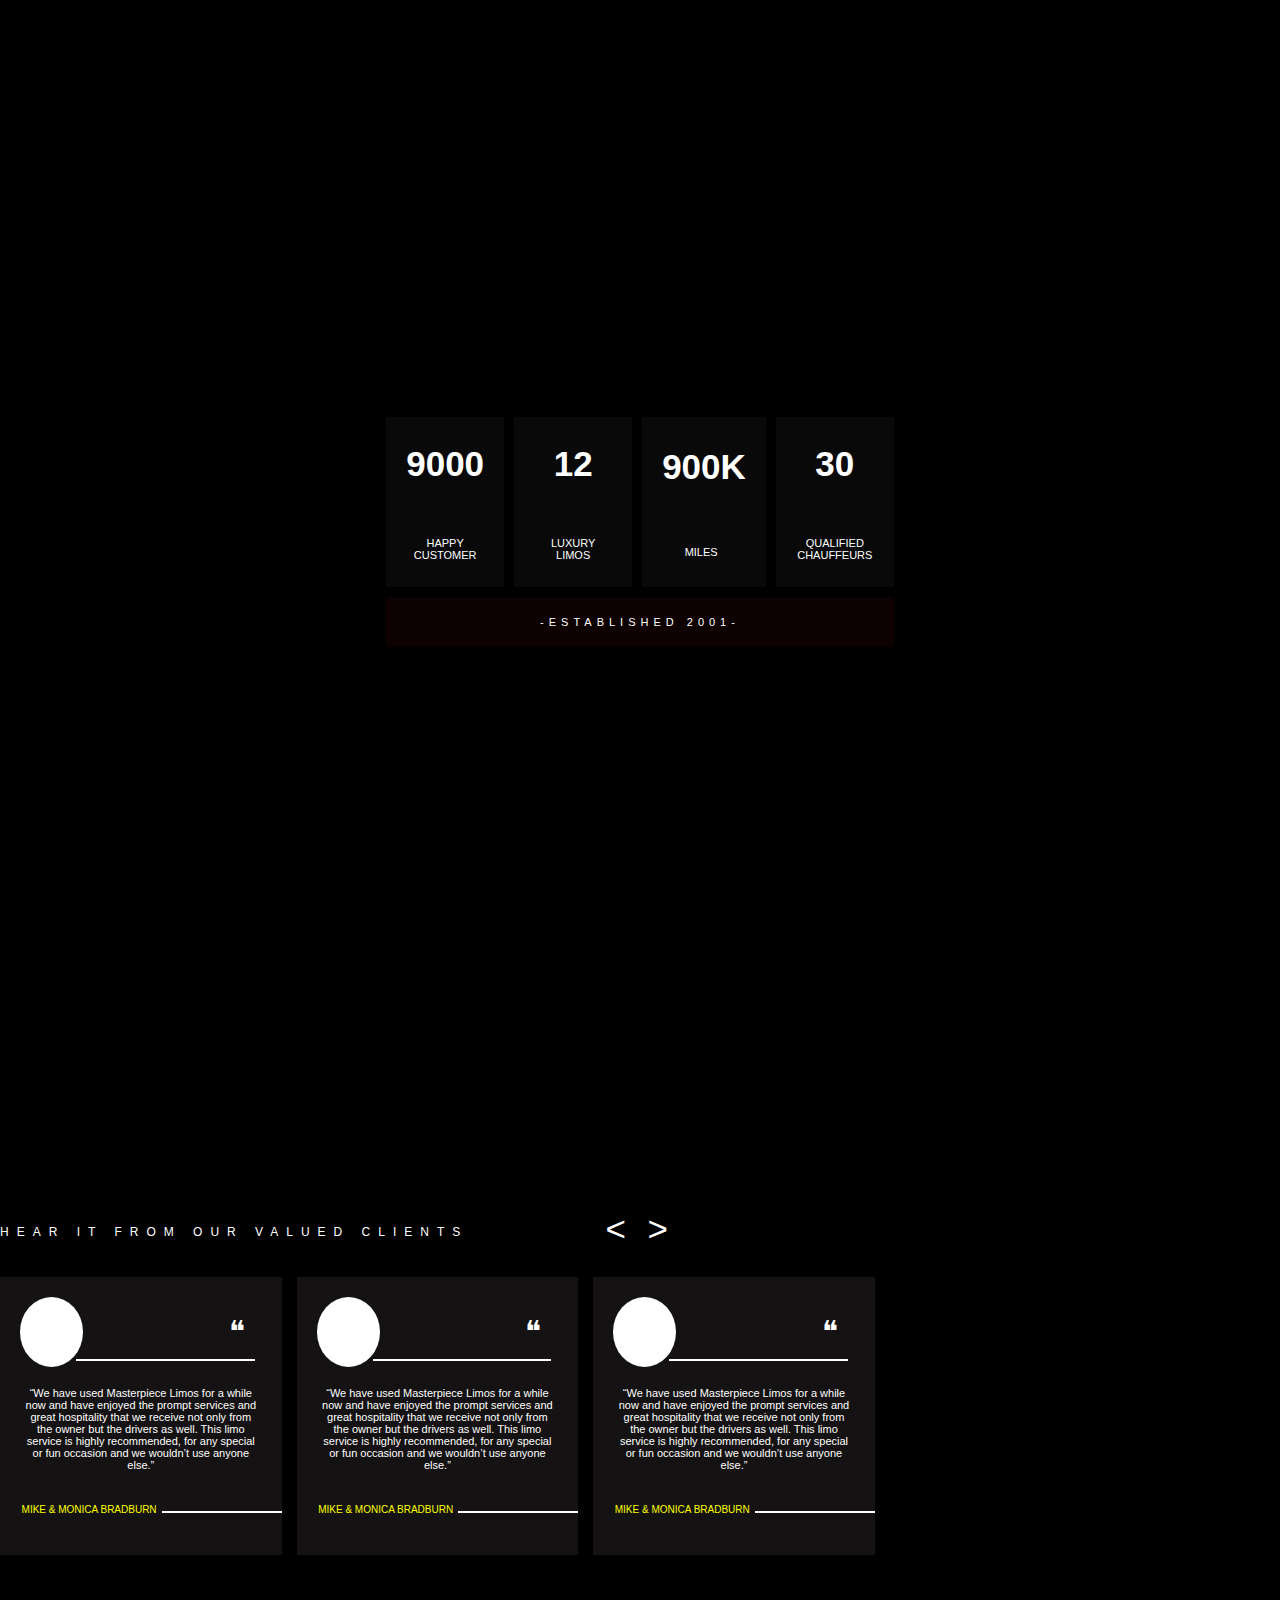
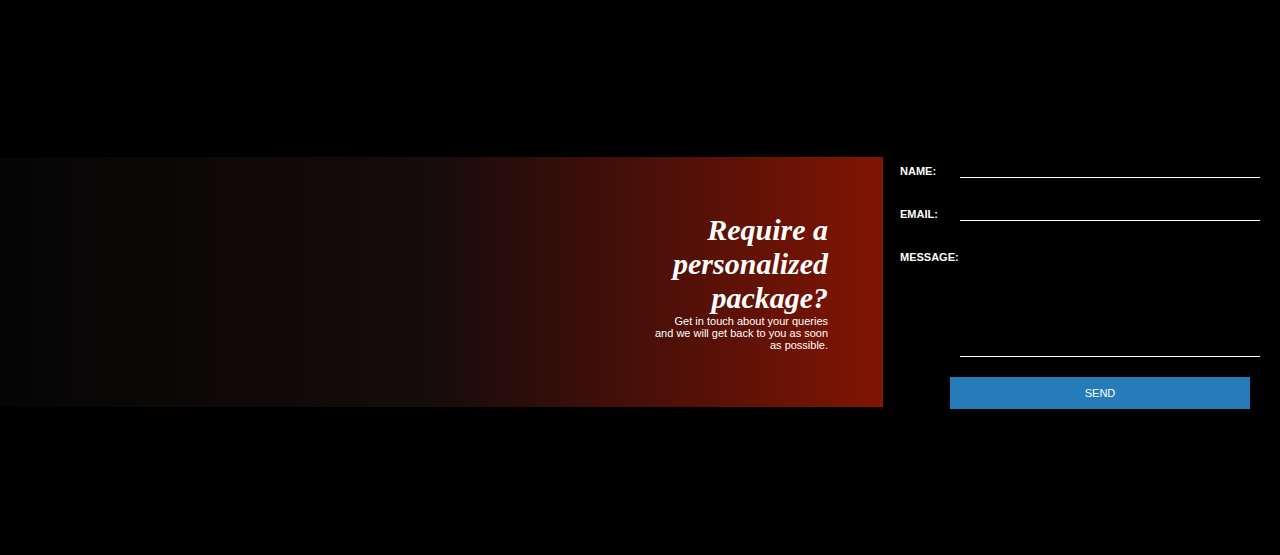
==== commit 97140261: "change in index section service" ====
--- a/Index.html
+++ b/Index.html
@@ -5,10 +5,14 @@
   <meta charset="UTF-8">
   <meta name="viewport" content="width=device-width, initial-scale=1.0">
   <title>Home</title>
+
+
   <link rel="stylesheet" href="assets\css\style.css">
   <link rel="icon" type="image/png" href="assets\images\logo\favicon.png">
   <link rel="stylesheet" href="assets\css\header-footer.css">
+  <link rel="stylesheet" href="assets\css\global.css">
   <link rel="stylesheet" href="assets\css\side-bar.css">
+
   <script src="assets\js\header-footer.js" defer></script>
   <script src="assets\side-bar.js" defer></script>
 </head>
@@ -47,7 +51,7 @@
 
   <!--------SERVICE SECTION (2)--------->
 
-  <section class="service-section">
+  <section class="service-section background">
     <div class="container">
 
       <div class="service-row">
@@ -88,16 +92,16 @@
       </div>
 
     </div>
-
+  </section>
+
+  <!-----------------EVENT SECTION (3)--------------------->
+
+  <section>
+ <!---
     <div class="first-half-background">
       <img src="assets\images\home\grey-car.png" alt="" />
     </div>
-
-  </section>
-
-  <!-----------------EVENT SECTION (3)--------------------->
-
-  <section>
+-->
     <div class="container">
 
       <div class="event-content">
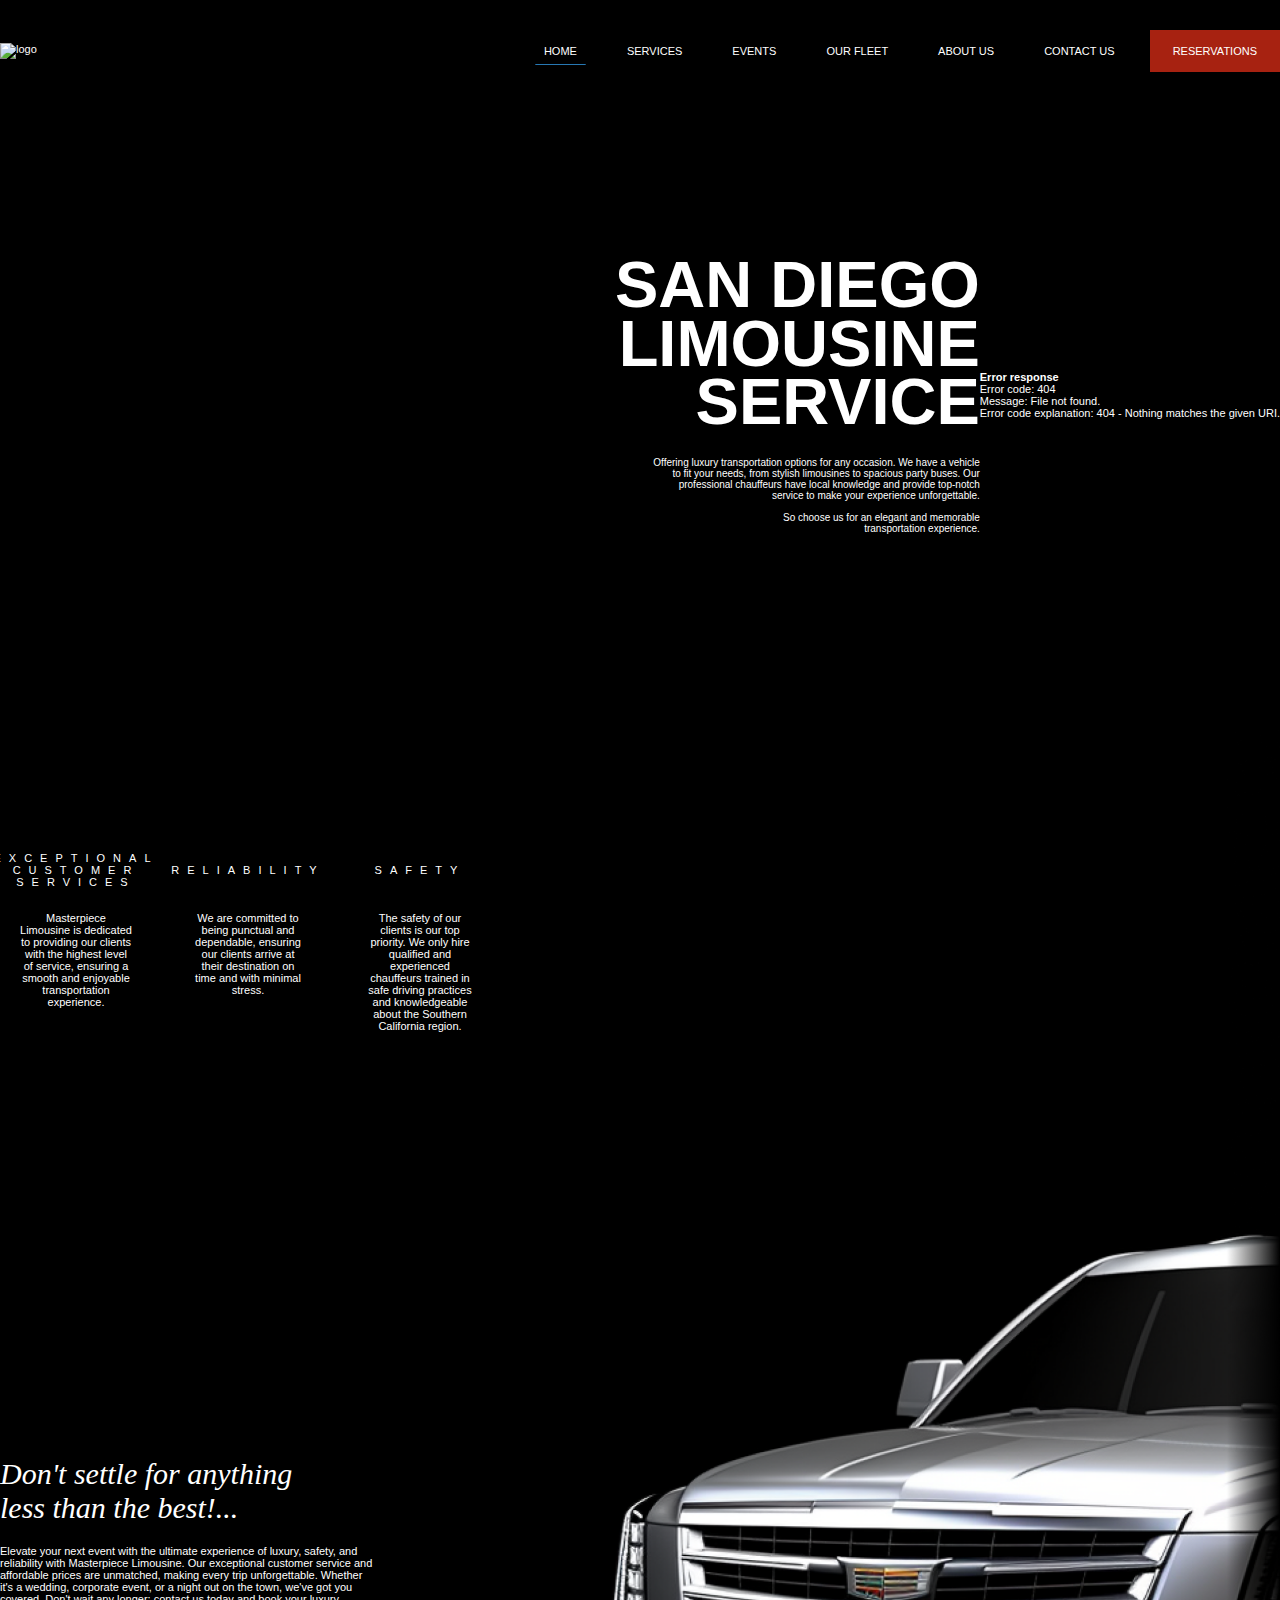
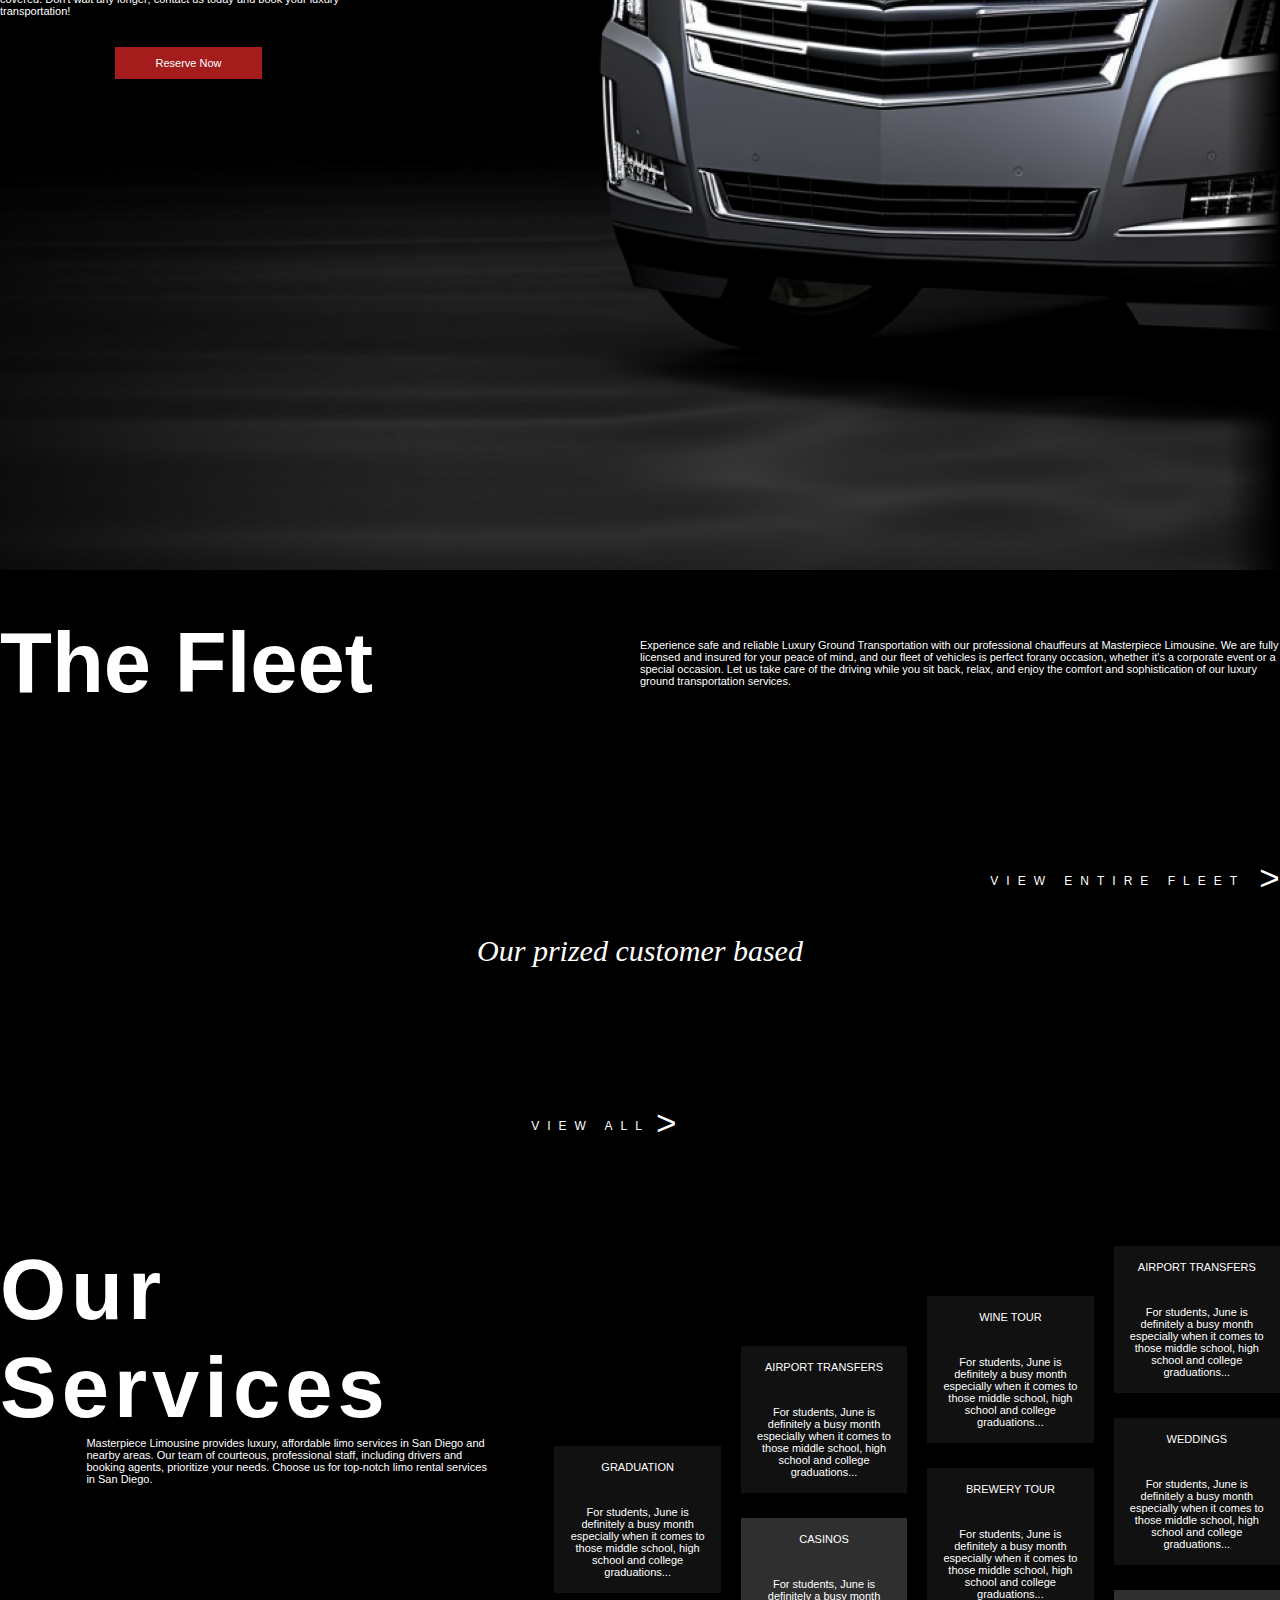
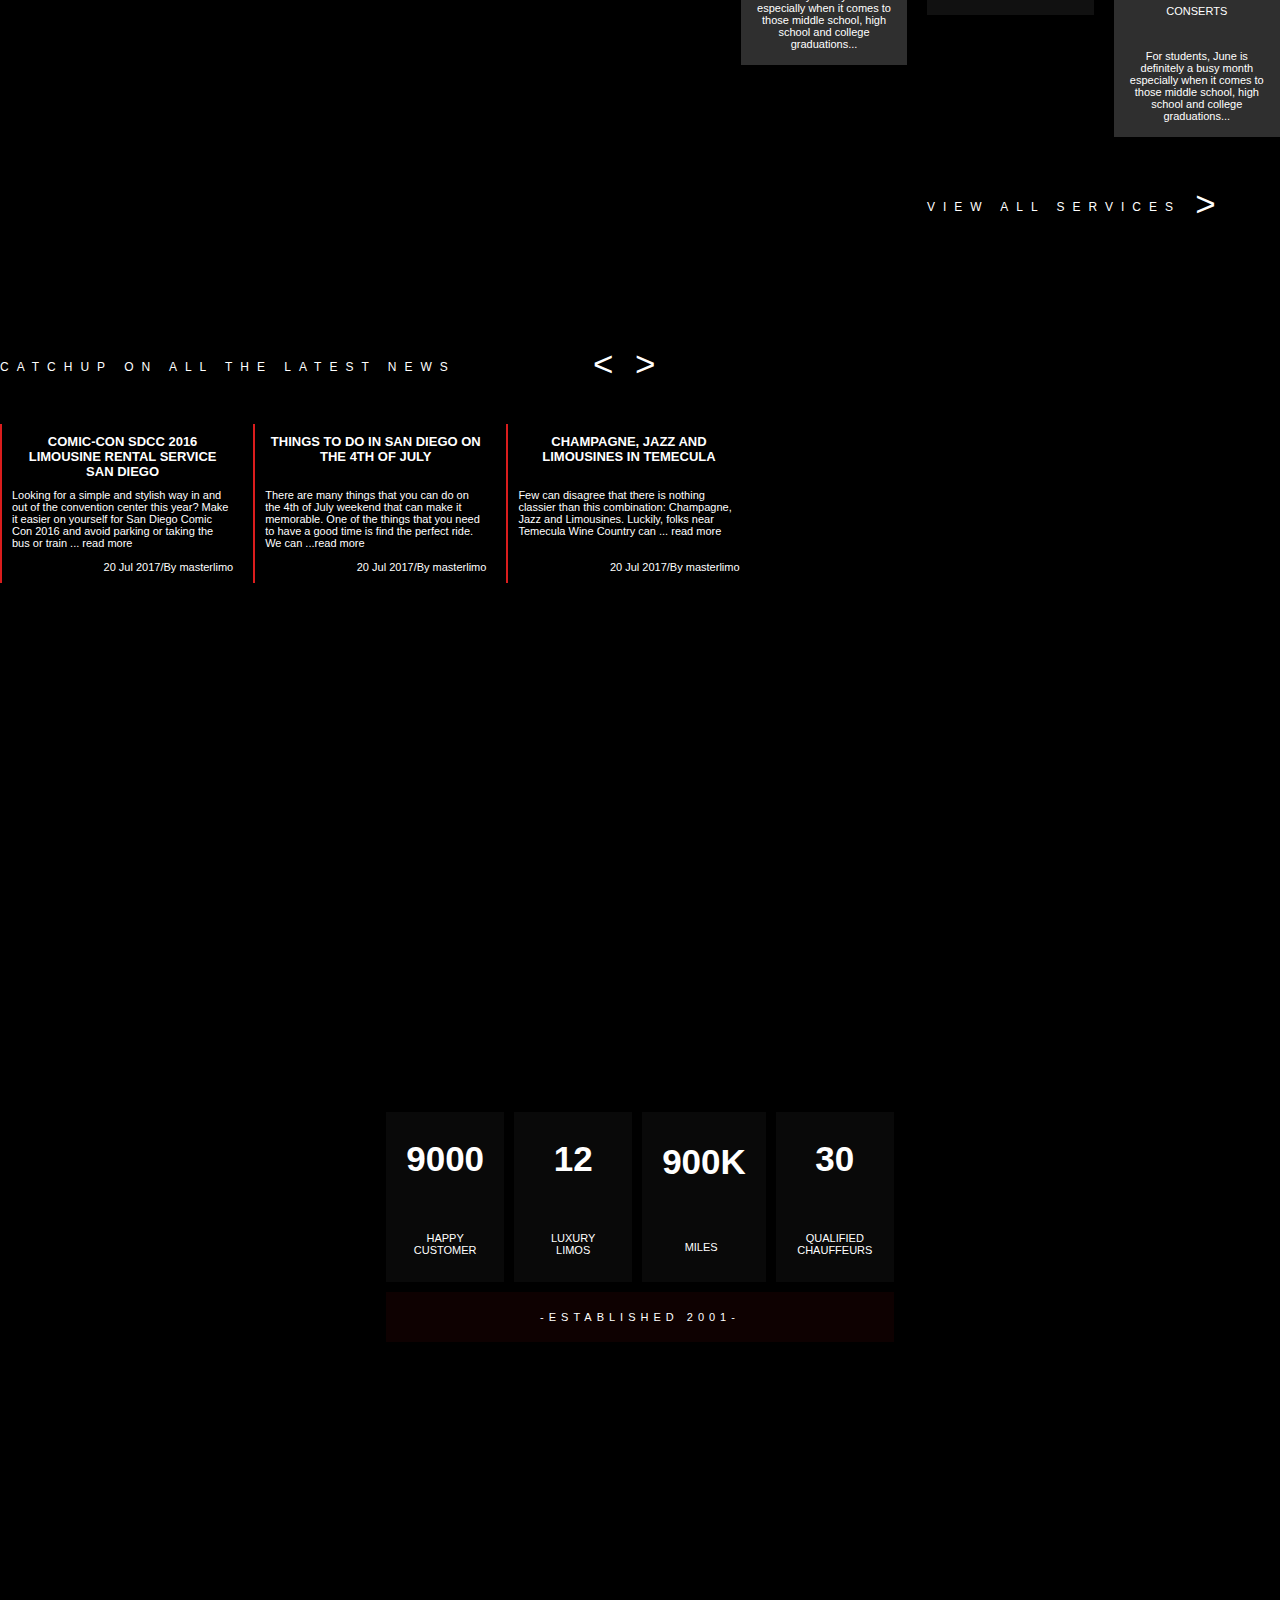
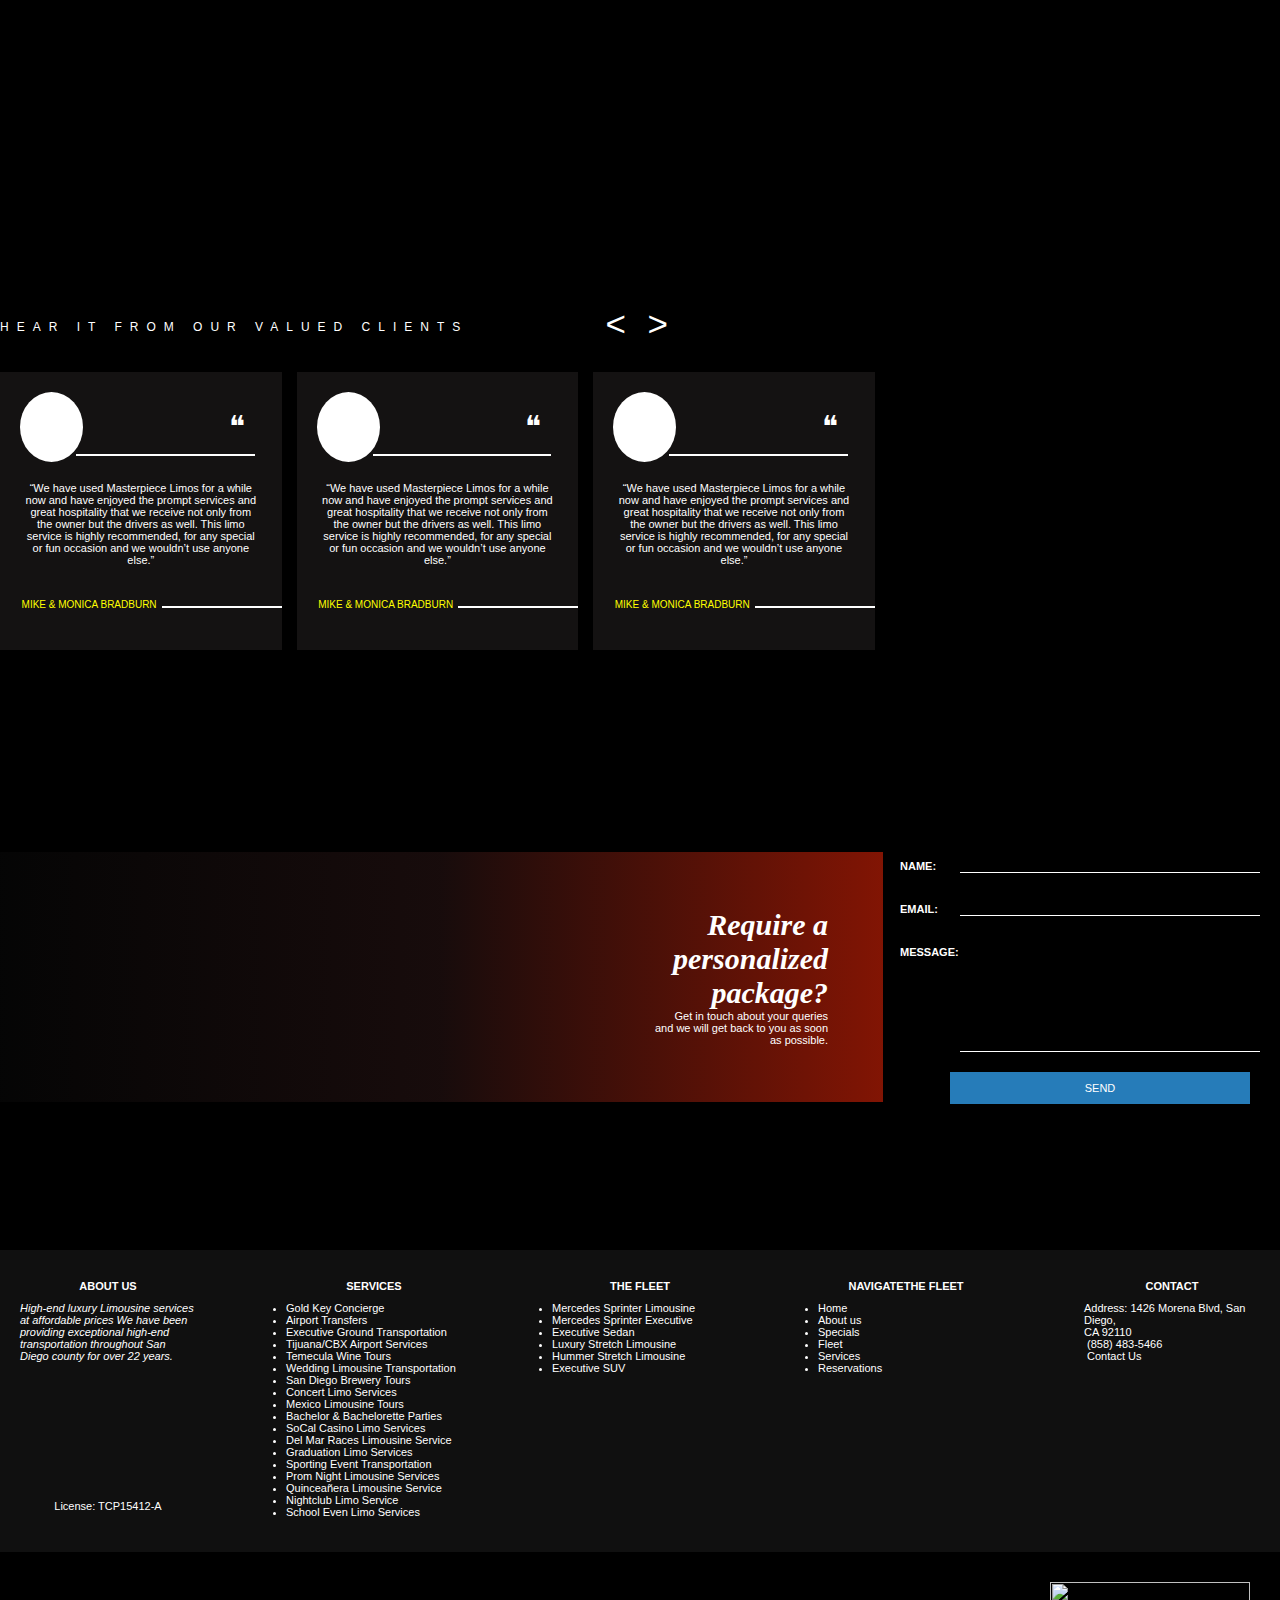
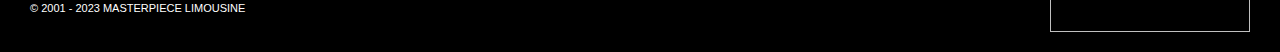
==== commit 7368f0d1: "rseponsive  navigation menu" ====
--- a/Index.html
+++ b/Index.html
@@ -14,7 +14,7 @@
   <link rel="stylesheet" href="assets\css\side-bar.css">
 
   <script src="assets\js\header-footer.js" defer></script>
-  <script src="assets\side-bar.js" defer></script>
+  <script src="assets\js\side-bar.js" defer></script>
 </head>
 
 <body>
@@ -55,10 +55,10 @@
     <div class="container">
 
       <div class="service-row">
-        <div class="service-col">
+        <div class="service-col ">
           <h3 class="service-title">EXCEPTIONAL <br />CUSTOMER<br />SERVICES</h3>
           <img src="assets/images/home/img1.png" alt="" />
-          <p class="service-description">
+          <p class="service-description ">
             Masterpiece Limousine is
             dedicated to providing our clients
             with the highest level of service,
@@ -94,17 +94,21 @@
     </div>
   </section>
 
+
+
   <!-----------------EVENT SECTION (3)--------------------->
 
   <section>
- <!---
-    <div class="first-half-background">
-      <img src="assets\images\home\grey-car.png" alt="" />
-    </div>
--->
-    <div class="container">
-
-      <div class="event-content">
+
+
+  <div class="service-background ">
+  <img src="assets\images\home\grey-car.png" alt="" />
+  </div>
+
+
+    <div class="container event-parent">
+
+      <div class="event-content ">
         <h2 class="event-heading">
           Don't settle for anything <br />
           less than the best!...
@@ -125,14 +129,14 @@
 
     </div>
 
-    
+
 
   </section>
   <!----------FLEET SECTION 4------------>
-  <section>
-    <div class="container">
-      <div class="flex-container center">
-        <div class="fleet-content">
+  <section id="fleet">
+   
+      <div class="flex-container center parent">
+        <div class="fleet-content container">
           <h1 class="heading">
             The Fleet
           </h1>
@@ -145,7 +149,7 @@
           </p>
         </div>
       </div>
-    </div>
+  
 
     <div class="fleet-background">
       <img src="assets\images\home\bg-part3.png" alt="">
@@ -436,7 +440,7 @@
         <span class="greater-than less-than">&lt; &gt;</span>
       </div>
 
-    
+
       <!---------------REVIEW 1-------------->
       <div class="blurbox-holder">
         <div class="blur-box">
@@ -447,9 +451,9 @@
           <div>
             <p class="description-home9">“We have used Masterpiece Limos for a while now
               and have enjoyed the prompt services and great
-              hospitality that we receive not only from the owner 
-              but the drivers as well. This limo service is highly 
-              recommended, for any special or fun occasion and 
+              hospitality that we receive not only from the owner
+              but the drivers as well. This limo service is highly
+              recommended, for any special or fun occasion and
               we wouldn’t use anyone else.”</p>
           </div>
           <div class="bottom-align">
@@ -465,11 +469,11 @@
             <div class="line"> <span class="quotation">&#x275D;</span></div>
           </div>
           <div>
-            <p class="description-home9">“We have used Masterpiece Limos for a while now 
-              and have enjoyed the prompt services and great 
-              hospitality that we receive not only from the owner 
-              but the drivers as well. This limo service is highly 
-              recommended, for any special or fun occasion and 
+            <p class="description-home9">“We have used Masterpiece Limos for a while now
+              and have enjoyed the prompt services and great
+              hospitality that we receive not only from the owner
+              but the drivers as well. This limo service is highly
+              recommended, for any special or fun occasion and
               we wouldn’t use anyone else.”</p>
           </div>
           <div class="bottom-align">
@@ -484,11 +488,11 @@
             <div class="line"> <span class="quotation">&#x275D;</span></div>
           </div>
           <div>
-            <p class="description-home9">“We have used Masterpiece Limos for a while now 
-              and have enjoyed the prompt services and great 
-              hospitality that we receive not only from the owner 
-              but the drivers as well. This limo service is highly 
-              recommended, for any special or fun occasion and 
+            <p class="description-home9">“We have used Masterpiece Limos for a while now
+              and have enjoyed the prompt services and great
+              hospitality that we receive not only from the owner
+              but the drivers as well. This limo service is highly
+              recommended, for any special or fun occasion and
               we wouldn’t use anyone else.”</p>
           </div>
           <div class="bottom-align">
@@ -499,49 +503,49 @@
       </div>
     </div>
 
-      <!-------------------------GRADIENT---------------------------->
-
-
-        <div class="height-600">
-        <div class="gradient-container flex-container">
-          <div class="gradient-div flex-container">
-            <div class="inner-img flex-container">
-              <img src="assets\images\home\car.png" alt="" class="car-image">
-            </div>
-            <div class="gradient-content">
-              <h1 class="gradient-head">Require a <br>
-                personalized <br>
-                package?</h1>
-              <p>Get in touch about your queries <br>
-                and we will get back to you as soon <br>
-                as possible.</p>
-            </div>
-          </div>
-
-          <div class="form-container">
-            <form>
-              <div class="form-field">
-                <label for="name">NAME: </label>
-                <input type="text" id="name" name="name" placeholder=" " required>
-              </div>
-              <div class="form-field">
-                <label for="email">EMAIL: </label>
-                <input type="email" id="email" name="email" placeholder=" " required>
-              </div>
-              <div class="form-field">
-                <label for="message">MESSAGE: </label>
-                <textarea id="message" name="message" placeholder=" " required></textarea>
-              </div>
-              <div class="send-button">
-                <button type="submit" class="submit-button">SEND</button>
-              </div>
-            </form>
-          </div>
-        </div>
-      </div>
-    
-
-  
+    <!-------------------------GRADIENT---------------------------->
+
+
+    <div class="height-600">
+      <div class="gradient-container flex-container">
+        <div class="gradient-div flex-container">
+          <div class="inner-img flex-container">
+            <img src="assets\images\home\car.png" alt="" class="car-image">
+          </div>
+          <div class="gradient-content">
+            <h1 class="gradient-head">Require a <br>
+              personalized <br>
+              package?</h1>
+            <p>Get in touch about your queries <br>
+              and we will get back to you as soon <br>
+              as possible.</p>
+          </div>
+        </div>
+
+        <div class="form-container">
+          <form>
+            <div class="form-field">
+              <label for="name">NAME: </label>
+              <input type="text" id="name" name="name" placeholder=" " required>
+            </div>
+            <div class="form-field">
+              <label for="email">EMAIL: </label>
+              <input type="email" id="email" name="email" placeholder=" " required>
+            </div>
+            <div class="form-field">
+              <label for="message">MESSAGE: </label>
+              <textarea id="message" name="message" placeholder=" " required></textarea>
+            </div>
+            <div class="send-button">
+              <button type="submit" class="submit-button">SEND</button>
+            </div>
+          </form>
+        </div>
+      </div>
+    </div>
+
+
+
 
     <!--------------FOOTER-------------->
 
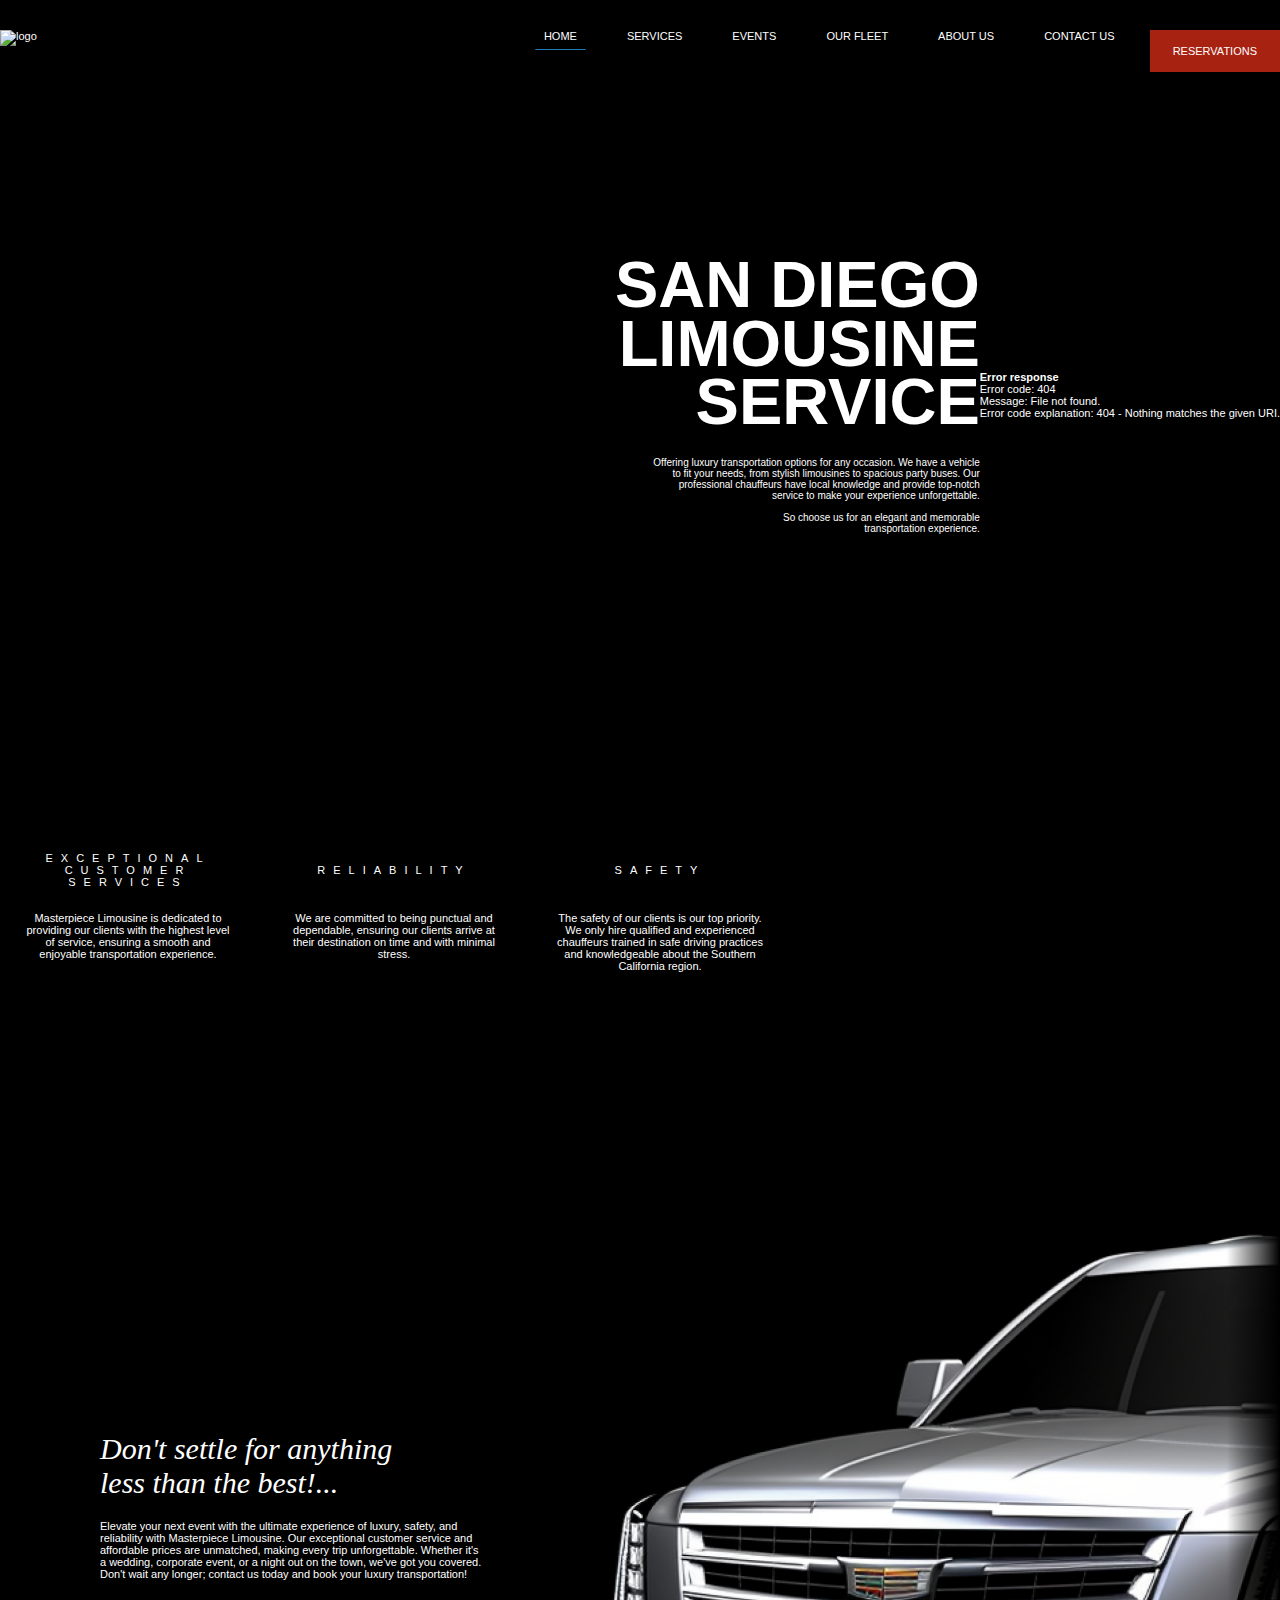
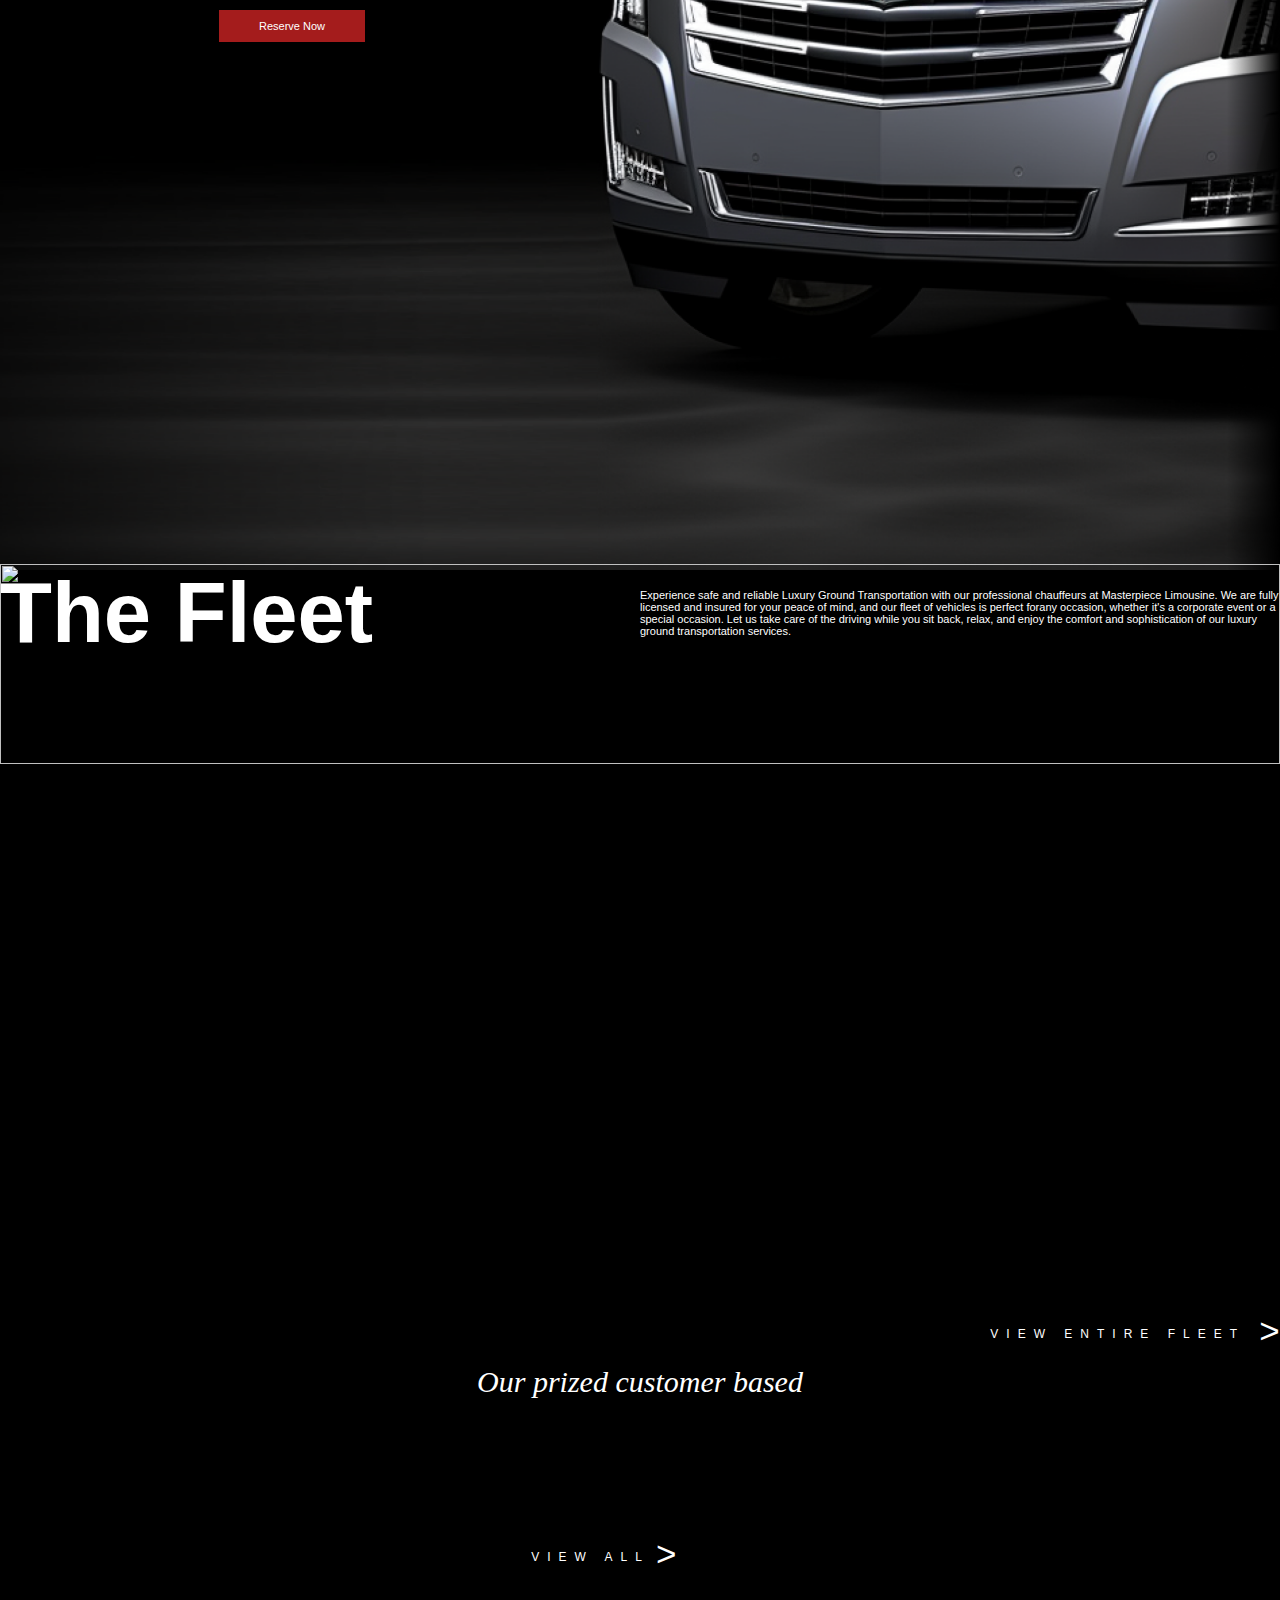
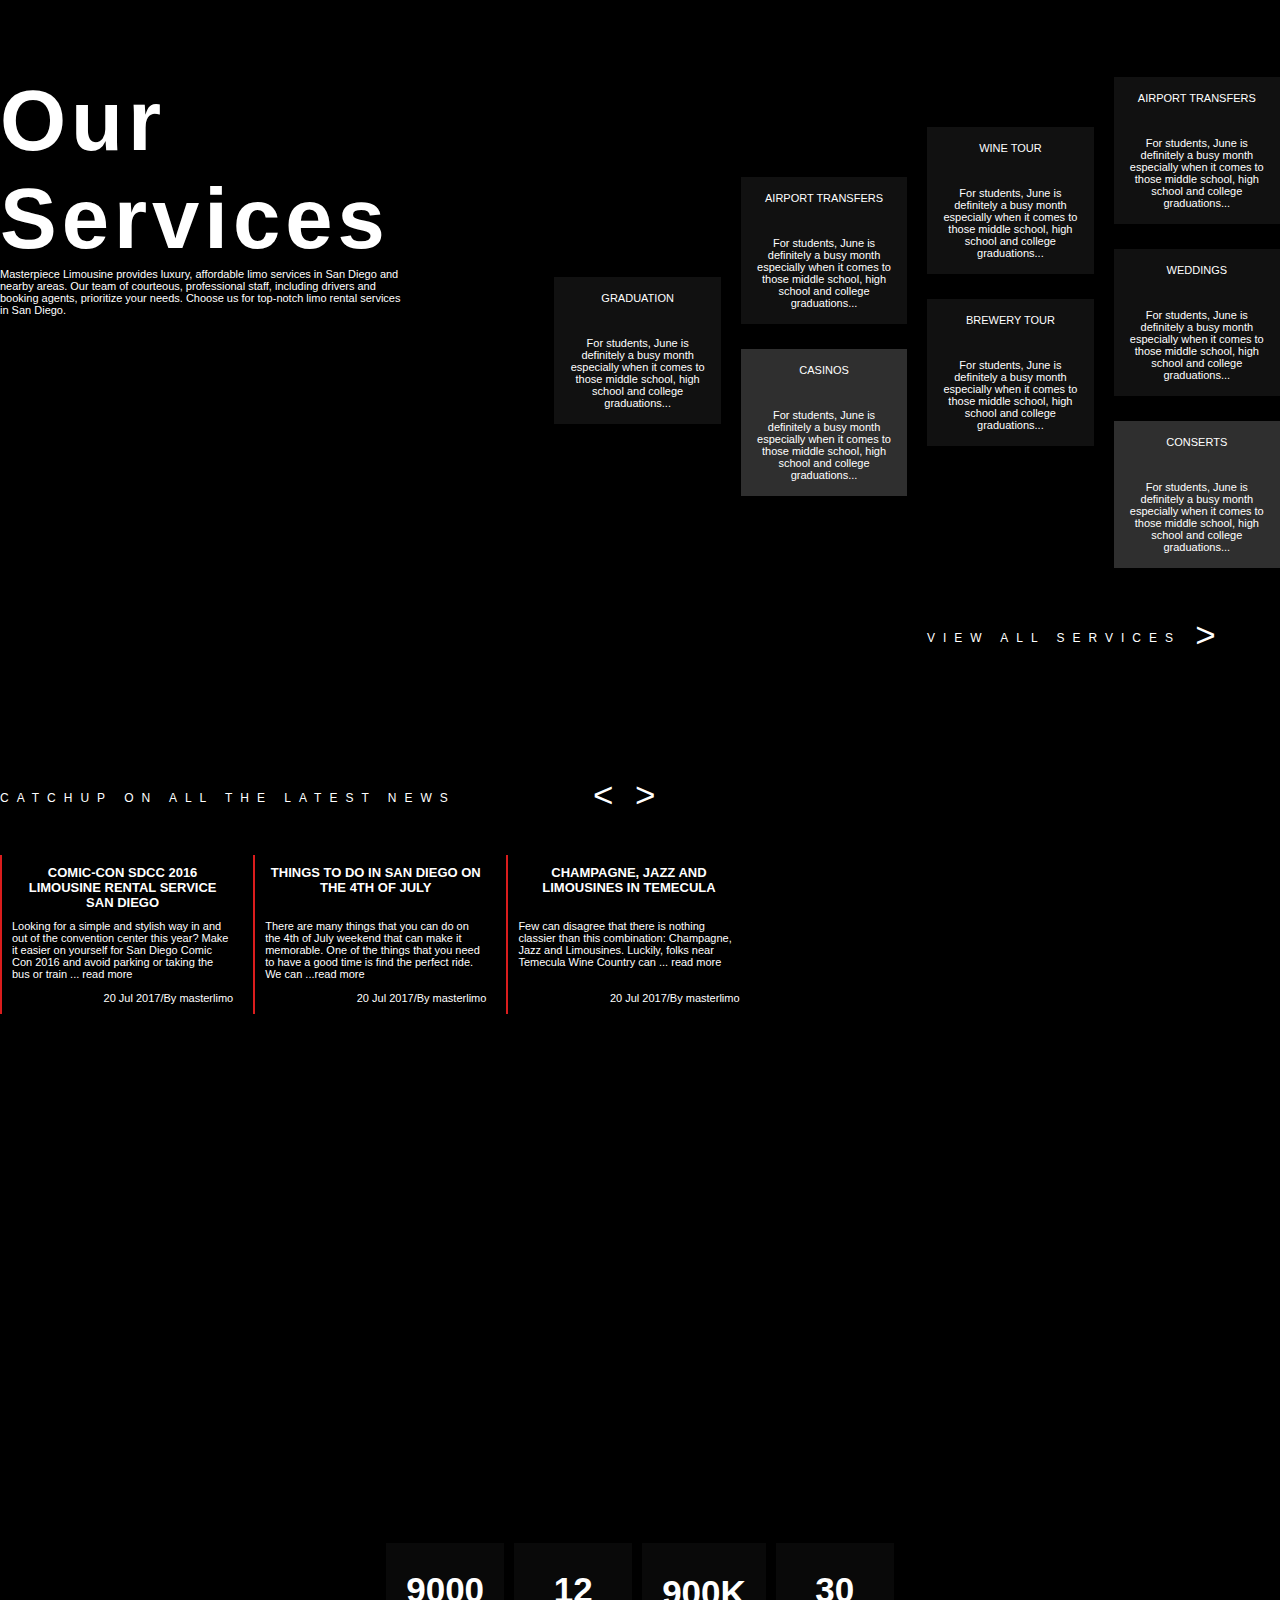
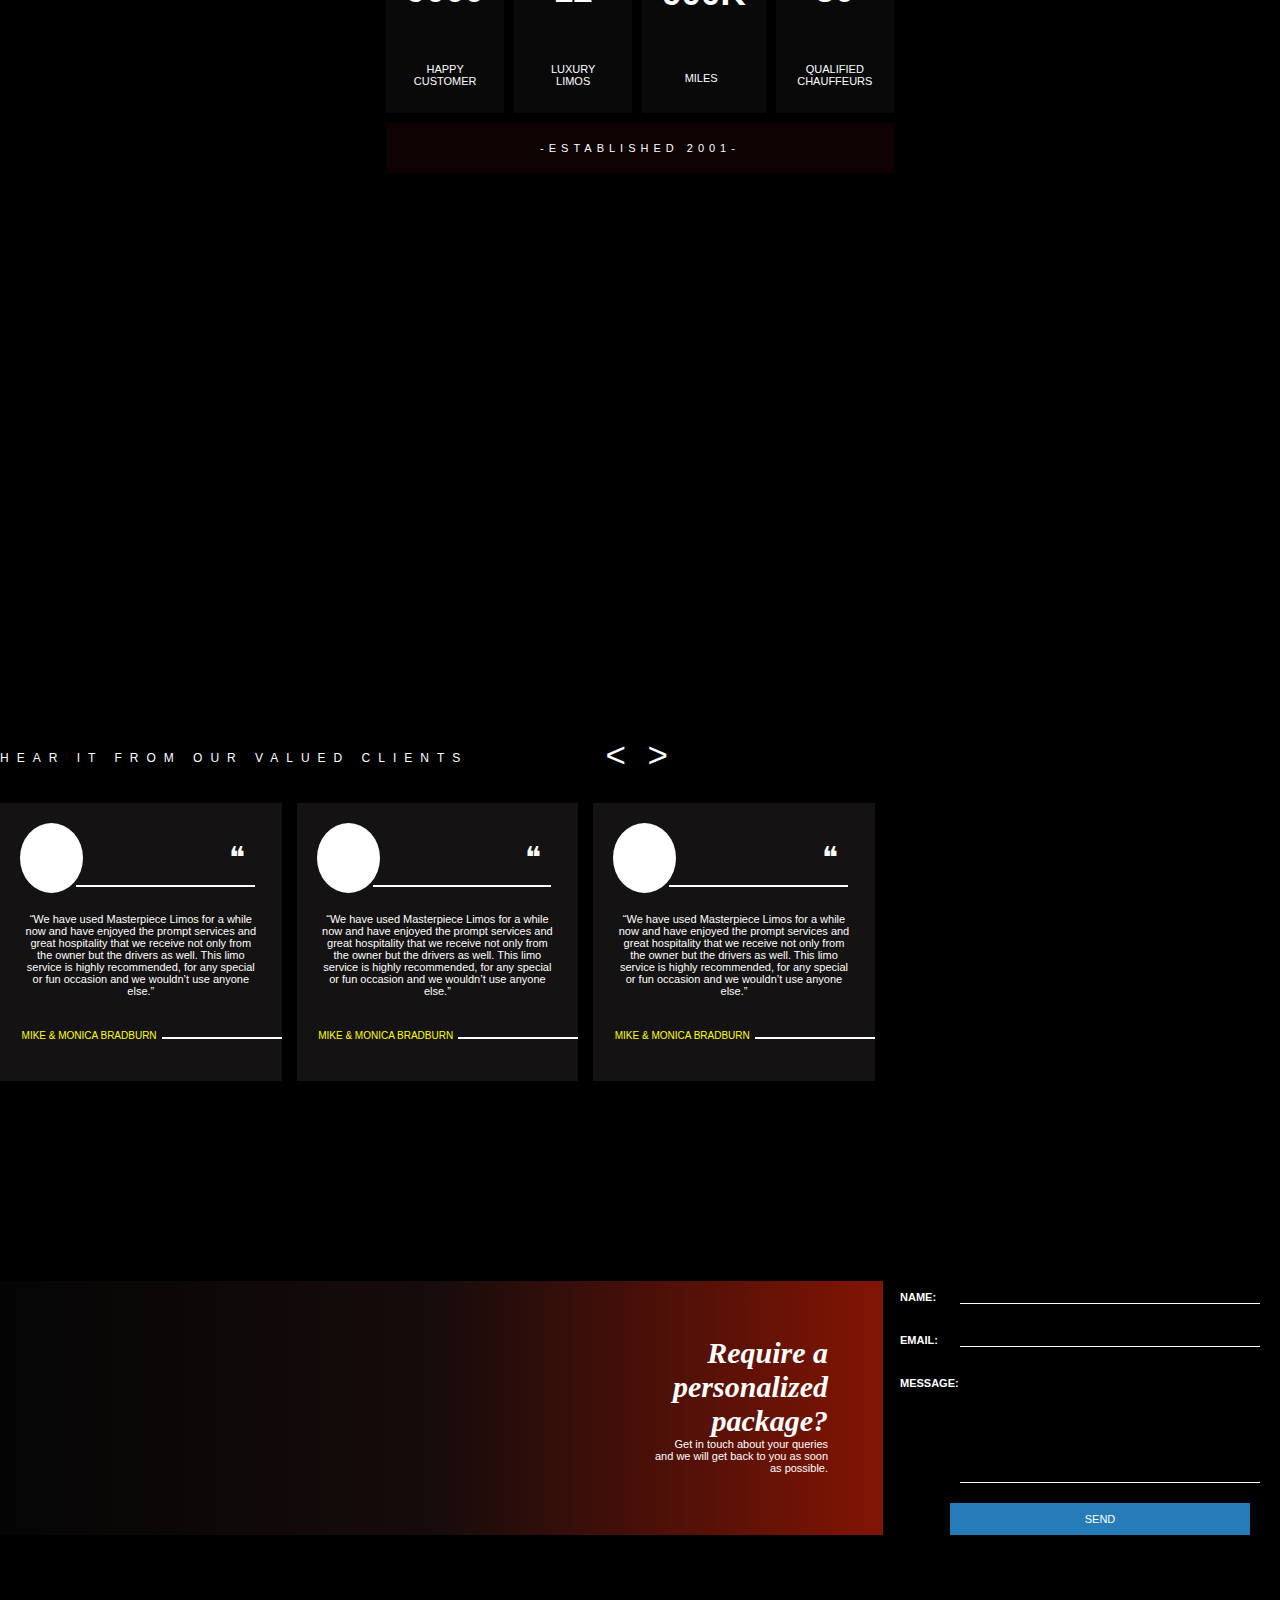
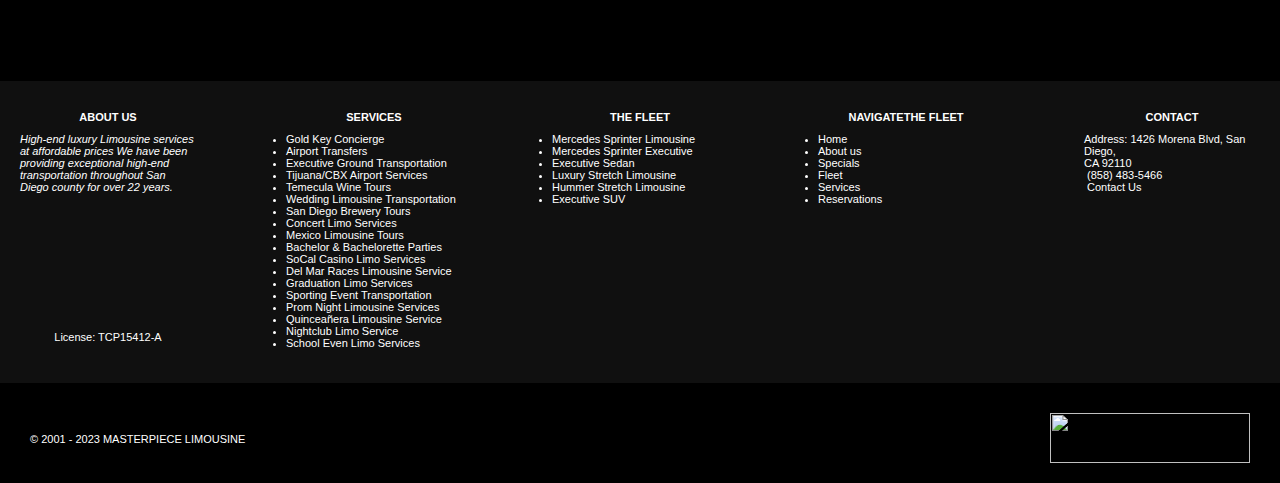
==== commit 6c09a76f: "responsive" ====
--- a/Index.html
+++ b/Index.html
@@ -5,7 +5,7 @@
   <meta charset="UTF-8">
   <meta name="viewport" content="width=device-width, initial-scale=1.0">
   <title>Home</title>
-
+  <link rel="icon" type="image/png" href="assets\images\logo\favicon.png">
 
   <link rel="stylesheet" href="assets\css\style.css">
   <link rel="icon" type="image/png" href="assets\images\logo\favicon.png">
@@ -92,23 +92,18 @@
       </div>
 
     </div>
+    <div class="service-background ">
+    <img src="assets\images\home\grey-car.png" alt="" />
+    </div>
   </section>
 
 
 
   <!-----------------EVENT SECTION (3)--------------------->
 
-  <section>
-
-
-  <div class="service-background ">
-  <img src="assets\images\home\grey-car.png" alt="" />
-  </div>
-
-
-    <div class="container event-parent">
-
-      <div class="event-content ">
+  <section class=" event-content ">
+
+    
         <h2 class="event-heading">
           Don't settle for anything <br />
           less than the best!...
@@ -134,34 +129,34 @@
   </section>
   <!----------FLEET SECTION 4------------>
   <section id="fleet">
-   
-      <div class="flex-container center parent">
-        <div class="fleet-content container">
-          <h1 class="heading">
-            The Fleet
-          </h1>
-          <p class=" fleet-description ">
-            Experience safe and reliable Luxury Ground Transportation with our professional chauffeurs at Masterpiece
-            Limousine. We are fully licensed and insured for your peace of mind, and our fleet of vehicles is perfect
-            forany occasion, whether it's a corporate event or a special occasion. Let us take care of the driving while
-            you
-            sit back, relax, and enjoy the comfort and sophistication of our luxury ground transportation services.
-          </p>
-        </div>
-      </div>
-  
+
+    <div class="flex-container center parent">
+      <div class="fleet-content container">
+        <h1 class="heading">
+          The Fleet
+        </h1>
+        <p class=" fleet-description ">
+          Experience safe and reliable Luxury Ground Transportation with our professional chauffeurs at Masterpiece
+          Limousine. We are fully licensed and insured for your peace of mind, and our fleet of vehicles is perfect
+          forany occasion, whether it's a corporate event or a special occasion. Let us take care of the driving while
+          you
+          sit back, relax, and enjoy the comfort and sophistication of our luxury ground transportation services.
+        </p>
+      </div>
+    </div>
+
 
     <div class="fleet-background">
       <img src="assets\images\home\bg-part3.png" alt="">
     </div>
 
-    <div class="image-container">
-      <a href=""><img src="assets\images\home\car1.png" alt="" class="hm4-images"></a>
-      <a href=""><img src="assets\images\home\car2.png" alt="" class="hm4-images"></a>
-      <a href=""><img src="assets\images\home\car3.png" alt="" class="hm4-images"></a>
-      <a href=""><img src="assets\images\home\car4.png" alt="" class="hm4-images"></a>
-      <a href=""><img src="assets\images\home\car5.png" alt="" class="hm4-images"></a>
-      <a href=""><img src="assets\images\home\car6.png" alt="" class="hm4-images"></a>
+    <div class="image-container ">
+      <a href="" class="fleet-image"><img src="assets\images\home\car1.png" alt="" class="hm4-images"></a>
+      <a href="" class="fleet-image"><img src="assets\images\home\car2.png" alt="" class="hm4-images"></a>
+      <a href="" class="fleet-image"><img src="assets\images\home\car3.png" alt="" class="hm4-images"></a>
+      <a href="" class="fleet-image"><img src="assets\images\home\car4.png" alt="" class="hm4-images"></a>
+      <a href="" class="fleet-image"><img src="assets\images\home\car5.png" alt="" class="hm4-images"></a>
+      <a href="" class="fleet-image"><img src="assets\images\home\car6.png" alt="" class="hm4-images"></a>
     </div>
 
     <div class="view-link flex-container container">
@@ -338,7 +333,7 @@
         <span class="greater-than less-than">&lt; &gt;</span>
       </div>
 
-      <div class="content-container">
+      <div class="content-container container">
         <div>
           <img src="assets\images\home\Rectangle 40.png" alt="" />
           <div class="news-content red-left-border">
